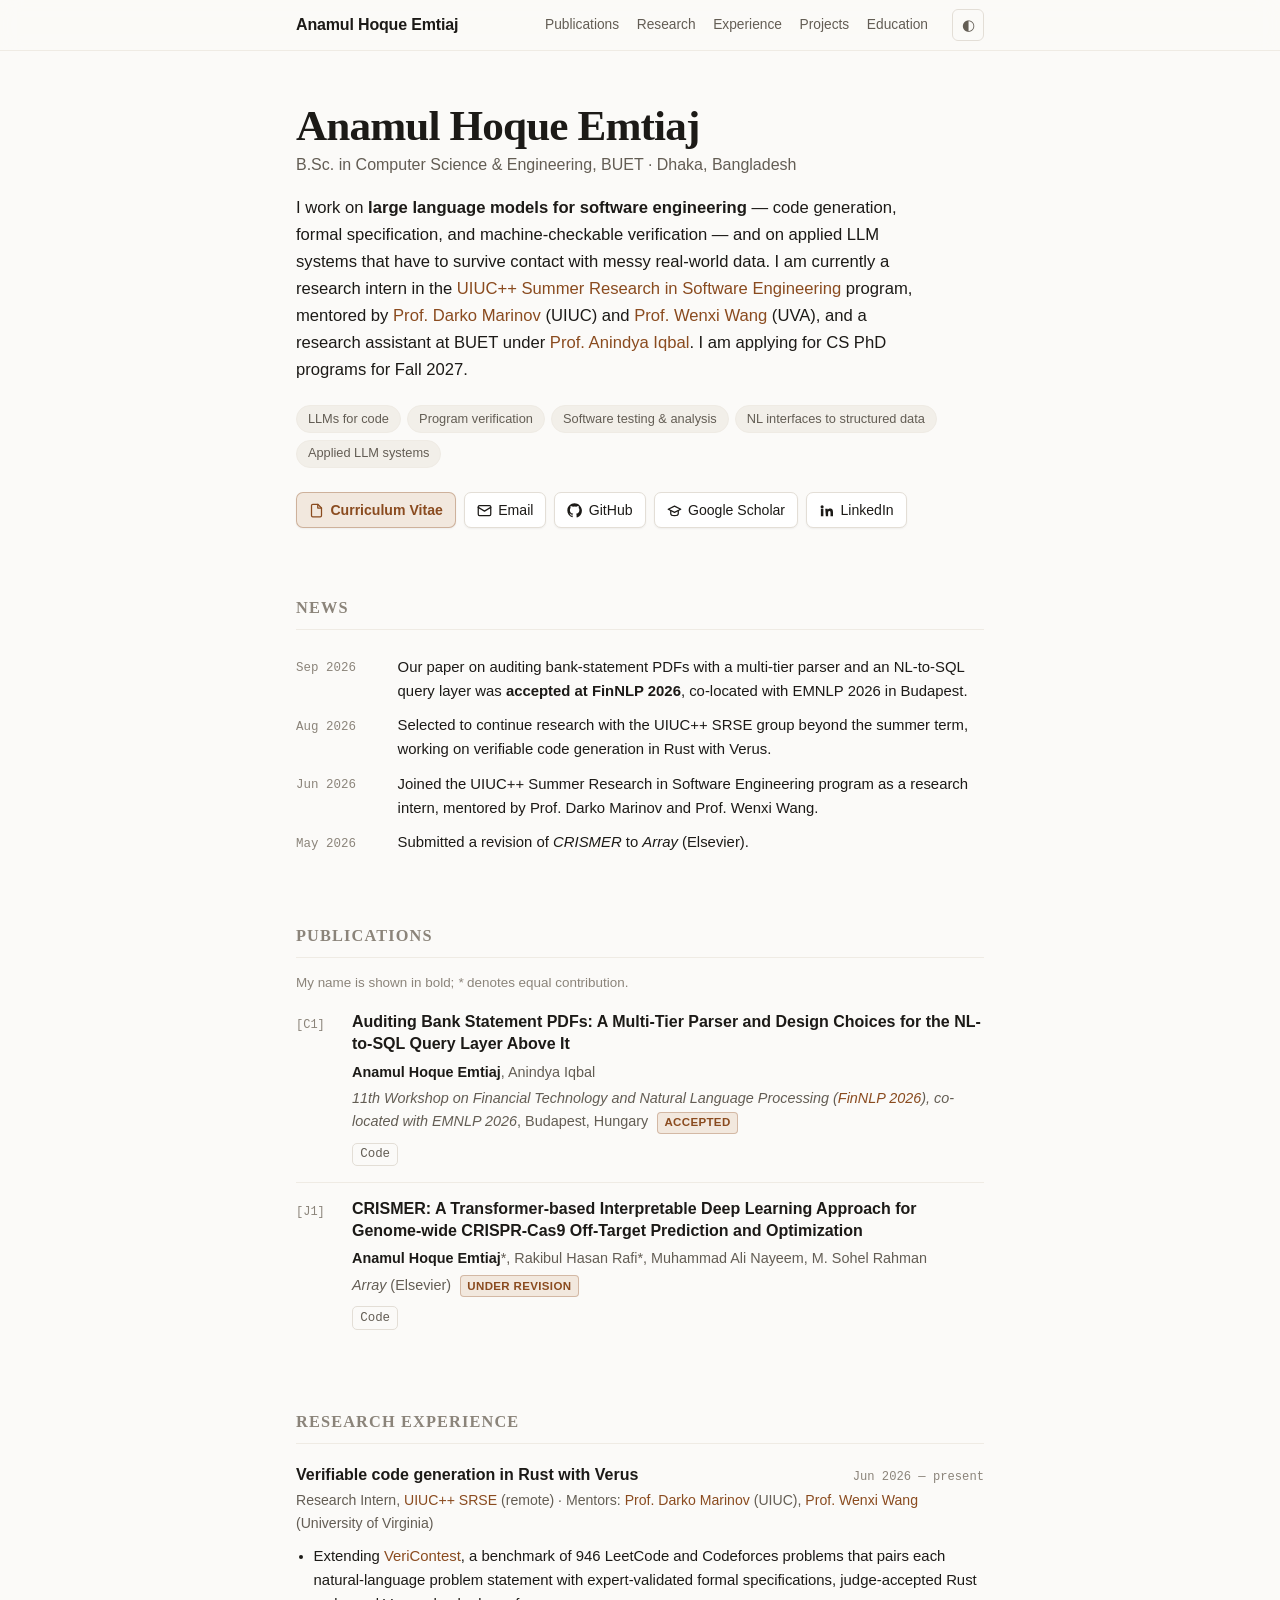
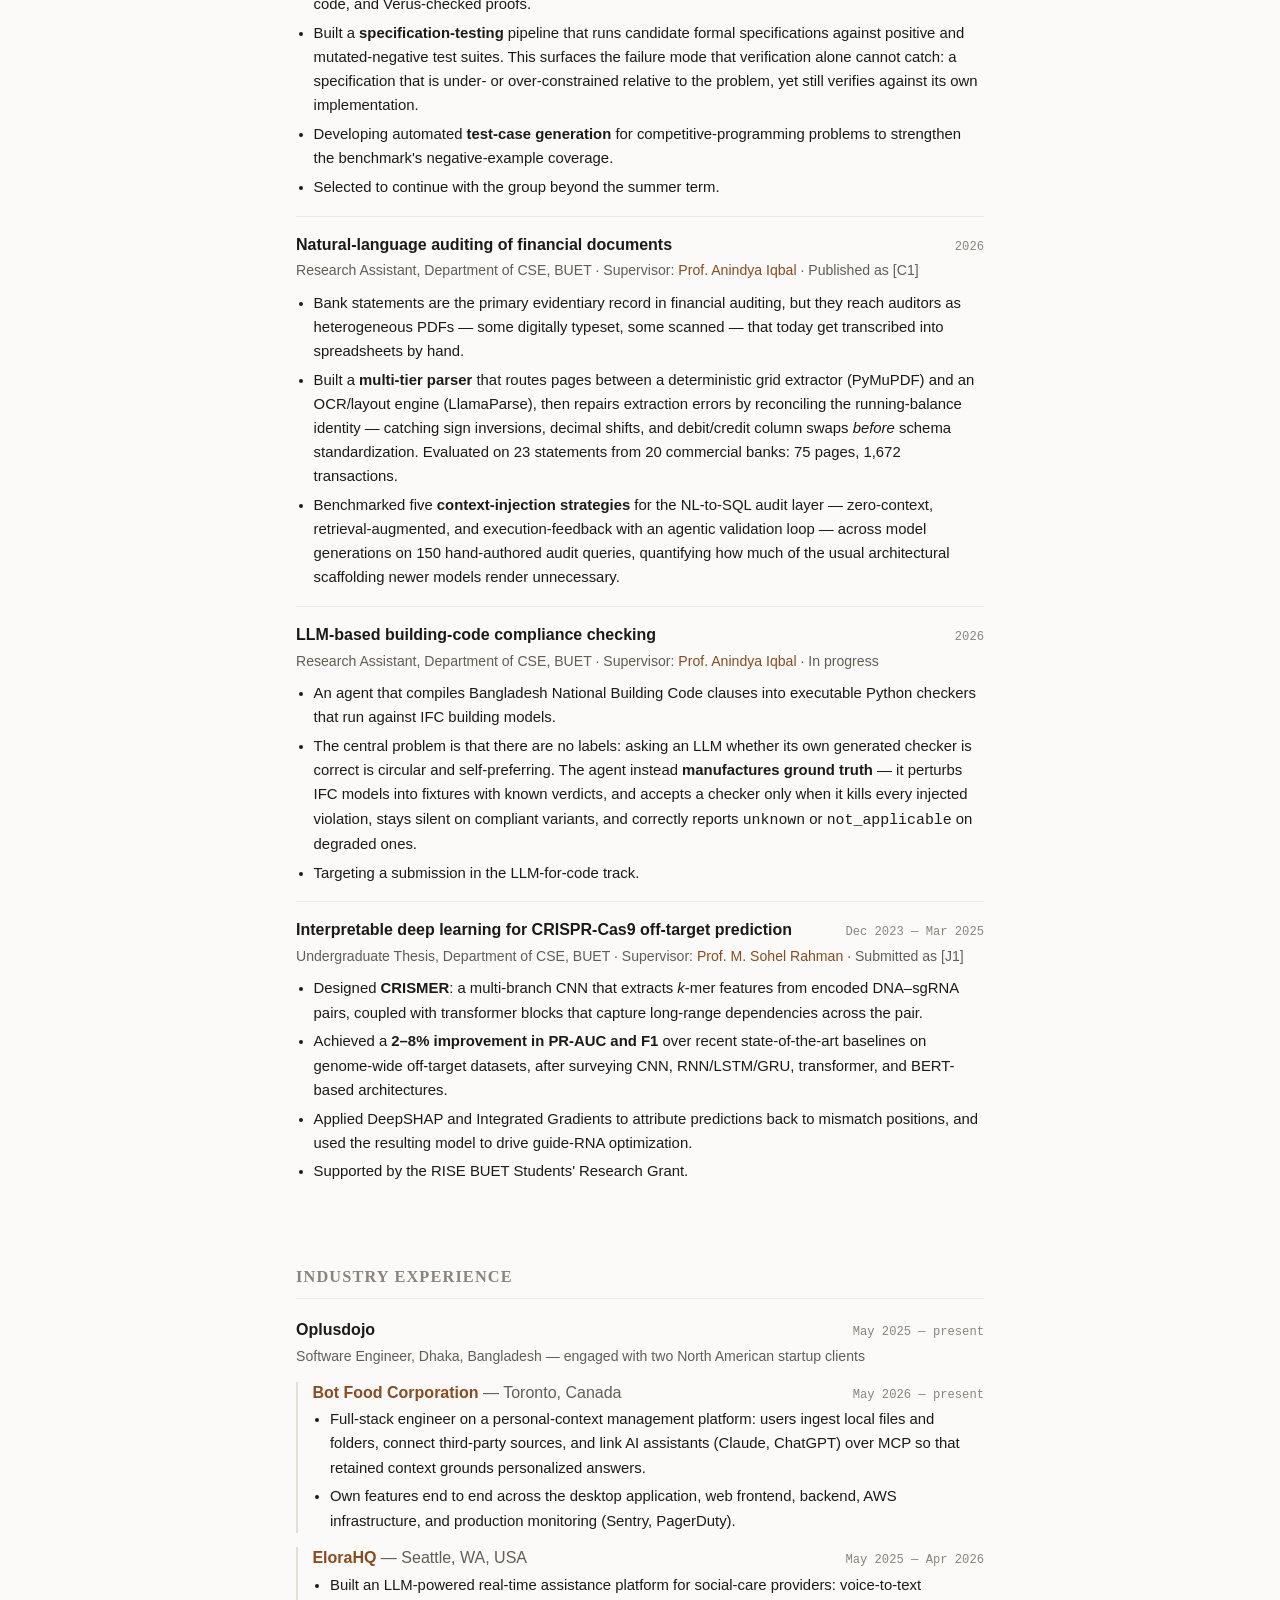
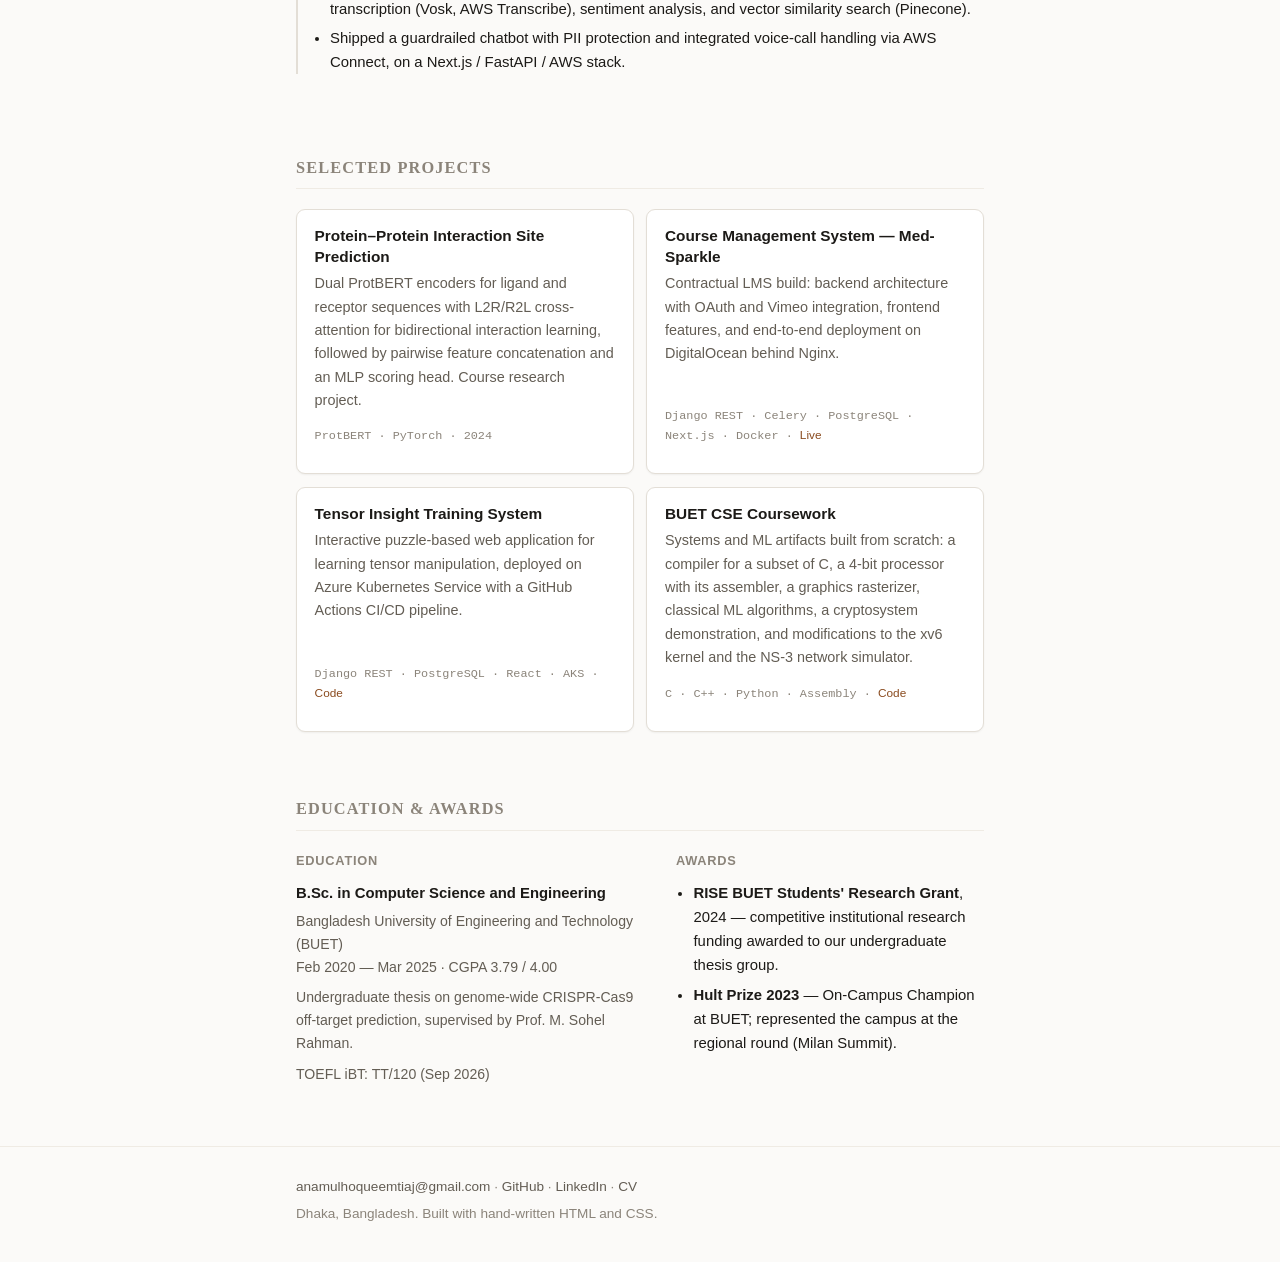
==== index.html @ 1d2e3870 "Academic homepage: publications, research, experience, projects Hand-written HTML/CSS single page, n" ====
<!DOCTYPE html>
<html lang="en">
<head>
<meta charset="utf-8">
<meta name="viewport" content="width=device-width, initial-scale=1">
<title>Anamul Hoque Emtiaj</title>
<meta name="description" content="Anamul Hoque Emtiaj — software engineering research on large language models for code generation, formal specification, and verification. B.Sc. in CSE, BUET.">
<meta name="author" content="Anamul Hoque Emtiaj">
<link rel="canonical" href="https://ahemtiaz.github.io/">

<meta property="og:type" content="website">
<meta property="og:title" content="Anamul Hoque Emtiaj">
<meta property="og:description" content="Software engineering research on large language models for code generation, formal specification, and verification.">
<meta property="og:url" content="https://ahemtiaz.github.io/">
<meta name="twitter:card" content="summary">

<link rel="icon" href="data:image/svg+xml,<svg xmlns='http://www.w3.org/2000/svg' viewBox='0 0 100 100'><rect width='100' height='100' rx='20' fill='%238a4b1f'/><text x='50' y='69' font-size='54' font-family='Georgia,serif' fill='%23fff' text-anchor='middle'>A</text></svg>">
<link rel="stylesheet" href="style.css">

<script>
  // Applied before first paint so the correct theme is never repainted.
  try {
    var t = localStorage.getItem('theme');
    if (t === 'dark' || t === 'light') {
      document.documentElement.setAttribute('data-theme', t);
    }
  } catch (e) { /* private mode / blocked storage: fall back to prefers-color-scheme */ }
</script>
</head>
<body>

<a class="skip" href="#main">Skip to content</a>

<nav class="nav">
  <div class="nav-inner">
    <a class="nav-name" href="#top">Anamul Hoque Emtiaj</a>
    <div class="nav-links">
      <a href="#publications">Publications</a>
      <a href="#research">Research</a>
      <a href="#experience">Experience</a>
      <a href="#projects">Projects</a>
      <a href="#education">Education</a>
    </div>
    <button class="theme-btn" id="theme-btn" type="button"
            aria-label="Switch between light and dark theme" title="Toggle theme">◐</button>
  </div>
</nav>

<main id="main">
<div class="wrap" id="top">

  <!-- ================= HERO ================= -->
  <header class="hero">
    <h1>Anamul Hoque Emtiaj</h1>
    <p class="role">B.Sc. in Computer Science &amp; Engineering, BUET &middot; Dhaka, Bangladesh</p>

    <p class="lede">
      I work on <strong>large language models for software engineering</strong> — code generation,
      formal specification, and machine-checkable verification — and on applied LLM systems that have
      to survive contact with messy real-world data. I am currently a research intern in the
      <a href="https://uiuc-srse.github.io/">UIUC++ Summer Research in Software Engineering</a>
      program, mentored by <a href="https://mir.cs.illinois.edu/marinov/">Prof. Darko Marinov</a>
      (UIUC) and <a href="https://wenxiwang.github.io/">Prof. Wenxi Wang</a> (UVA), and a research
      assistant at BUET under
      <a href="https://cse.buet.ac.bd/faculty/faculty_detail/anindyaiqbal">Prof. Anindya Iqbal</a>.
      I am applying for CS PhD programs for Fall 2027.
    </p>

    <ul class="tags">
      <li>LLMs for code</li>
      <li>Program verification</li>
      <li>Software testing &amp; analysis</li>
      <li>NL interfaces to structured data</li>
      <li>Applied LLM systems</li>
    </ul>

    <div class="links">
      <a class="primary" href="cv.pdf">
        <svg viewBox="0 0 24 24" fill="none" stroke="currentColor" stroke-width="2" stroke-linecap="round" stroke-linejoin="round" aria-hidden="true"><path d="M14 2H6a2 2 0 0 0-2 2v16a2 2 0 0 0 2 2h12a2 2 0 0 0 2-2V8z"/><polyline points="14 2 14 8 20 8"/></svg>
        Curriculum Vitae
      </a>
      <a href="mailto:anamulhoqueemtiaj@gmail.com">
        <svg viewBox="0 0 24 24" fill="none" stroke="currentColor" stroke-width="2" stroke-linecap="round" stroke-linejoin="round" aria-hidden="true"><rect x="2" y="4" width="20" height="16" rx="2"/><path d="m2 7 10 6 10-6"/></svg>
        Email
      </a>
      <a href="https://github.com/ahemtiaz">
        <svg viewBox="0 0 24 24" fill="currentColor" aria-hidden="true"><path d="M12 .5C5.7.5.5 5.7.5 12c0 5 3.3 9.3 7.8 10.8.6.1.8-.2.8-.6v-2c-3.2.7-3.8-1.5-3.8-1.5-.5-1.3-1.3-1.7-1.3-1.7-1-.7.1-.7.1-.7 1.1.1 1.7 1.2 1.7 1.2 1 1.7 2.7 1.2 3.4.9.1-.7.4-1.2.7-1.5-2.6-.3-5.3-1.3-5.3-5.8 0-1.3.5-2.3 1.2-3.1-.1-.3-.5-1.5.1-3.1 0 0 1-.3 3.3 1.2a11.5 11.5 0 0 1 6 0C17.5 4.6 18.5 5 18.5 5c.6 1.6.2 2.8.1 3.1.8.8 1.2 1.8 1.2 3.1 0 4.5-2.7 5.5-5.3 5.8.4.4.8 1.1.8 2.2v3.2c0 .4.2.7.8.6 4.6-1.5 7.8-5.8 7.8-10.8C23.5 5.7 18.3.5 12 .5z"/></svg>
        GitHub
      </a>
      <!-- TODO: replace with your real Google Scholar profile URL -->
      <a href="https://scholar.google.com/citations?user=TODO">
        <svg viewBox="0 0 24 24" fill="none" stroke="currentColor" stroke-width="2" stroke-linecap="round" stroke-linejoin="round" aria-hidden="true"><path d="M22 10 12 5 2 10l10 5z"/><path d="M6 12v5c0 1.7 2.7 3 6 3s6-1.3 6-3v-5"/></svg>
        Google Scholar
      </a>
      <a href="https://www.linkedin.com/in/anamul-hoque-emtiaj-1b944a1a2/">
        <svg viewBox="0 0 24 24" fill="currentColor" aria-hidden="true"><path d="M4.98 3.5a2.5 2.5 0 1 1 0 5 2.5 2.5 0 0 1 0-5zM3 9h4v12H3zM10 9h3.8v1.7h.05c.53-1 1.83-2.05 3.77-2.05 4.03 0 4.78 2.65 4.78 6.1V21h-4v-5.3c0-1.27-.02-2.9-1.77-2.9-1.77 0-2.04 1.38-2.04 2.81V21h-3.6z"/></svg>
        LinkedIn
      </a>
    </div>
  </header>

  <!-- ================= NEWS ================= -->
  <section id="news" aria-labelledby="news-h">
    <h2 id="news-h">News</h2>
    <ul class="news">
      <li>
        <time datetime="2026-09">Sep 2026</time>
        <span>Our paper on auditing bank-statement PDFs with a multi-tier parser and an NL-to-SQL
        query layer was <strong>accepted at FinNLP 2026</strong>, co-located with EMNLP 2026 in
        Budapest.</span>
      </li>
      <li>
        <time datetime="2026-08">Aug 2026</time>
        <span>Selected to continue research with the UIUC++ SRSE group beyond the summer term,
        working on verifiable code generation in Rust with Verus.</span>
      </li>
      <li>
        <time datetime="2026-06">Jun 2026</time>
        <span>Joined the UIUC++ Summer Research in Software Engineering program as a research
        intern, mentored by Prof. Darko Marinov and Prof. Wenxi Wang.</span>
      </li>
      <li>
        <time datetime="2026-05">May 2026</time>
        <span>Submitted a revision of <em>CRISMER</em> to <em>Array</em> (Elsevier).</span>
      </li>
    </ul>
  </section>

  <!-- ================= PUBLICATIONS ================= -->
  <section id="publications" aria-labelledby="pub-h">
    <h2 id="pub-h">Publications</h2>
    <p class="pub-note">My name is shown in bold; <em>*</em> denotes equal contribution.</p>

    <article class="pub">
      <div class="pub-tag">[C1]</div>
      <div>
        <h3>Auditing Bank Statement PDFs: A Multi-Tier Parser and Design Choices for the
            NL-to-SQL Query Layer Above It</h3>
        <p class="authors"><span class="me">Anamul Hoque Emtiaj</span>, Anindya Iqbal</p>
        <p class="venue">
          <em>11th Workshop on Financial Technology and Natural Language Processing
          (<a href="https://sigfintech.github.io/finnlp2026/">FinNLP 2026</a>), co-located with
          EMNLP 2026</em>, Budapest, Hungary
          <span class="badge">Accepted</span>
        </p>
        <div class="pub-links">
          <a href="https://github.com/ahemtiaz/auditing-bank-statement-pdfs">Code</a>
        </div>
      </div>
    </article>

    <article class="pub">
      <div class="pub-tag">[J1]</div>
      <div>
        <h3>CRISMER: A Transformer-based Interpretable Deep Learning Approach for Genome-wide
            CRISPR-Cas9 Off-Target Prediction and Optimization</h3>
        <p class="authors"><span class="me">Anamul Hoque Emtiaj</span>*, Rakibul Hasan Rafi*,
          Muhammad Ali Nayeem, M. Sohel Rahman</p>
        <p class="venue">
          <em>Array</em> (Elsevier)
          <span class="badge">Under revision</span>
        </p>
        <div class="pub-links">
          <a href="https://github.com/ahemtiaz/CRISMER">Code</a>
        </div>
      </div>
    </article>
  </section>

  <!-- ================= RESEARCH ================= -->
  <section id="research" aria-labelledby="res-h">
    <h2 id="res-h">Research Experience</h2>

    <article class="entry">
      <div class="entry-head">
        <h3>Verifiable code generation in Rust with Verus</h3>
        <span class="when">Jun 2026 — present</span>
      </div>
      <p class="meta">
        Research Intern, <a href="https://uiuc-srse.github.io/">UIUC++ SRSE</a> (remote) &middot;
        Mentors: <a href="https://mir.cs.illinois.edu/marinov/">Prof. Darko Marinov</a> (UIUC),
        <a href="https://wenxiwang.github.io/">Prof. Wenxi Wang</a> (University of Virginia)
      </p>
      <ul>
        <li>Extending <a href="https://hiprel-group.github.io/VeriContest/">VeriContest</a>, a
          benchmark of 946 LeetCode and Codeforces problems that pairs each natural-language problem
          statement with expert-validated formal specifications, judge-accepted Rust code, and
          Verus-checked proofs.</li>
        <li>Built a <strong>specification-testing</strong> pipeline that runs candidate formal
          specifications against positive and mutated-negative test suites. This surfaces the failure
          mode that verification alone cannot catch: a specification that is under- or
          over-constrained relative to the problem, yet still verifies against its own
          implementation.</li>
        <li>Developing automated <strong>test-case generation</strong> for competitive-programming
          problems to strengthen the benchmark's negative-example coverage.</li>
        <li>Selected to continue with the group beyond the summer term.</li>
      </ul>
    </article>

    <article class="entry">
      <div class="entry-head">
        <h3>Natural-language auditing of financial documents</h3>
        <span class="when">2026</span>
      </div>
      <p class="meta">
        Research Assistant, Department of CSE, BUET &middot; Supervisor:
        <a href="https://cse.buet.ac.bd/faculty/faculty_detail/anindyaiqbal">Prof. Anindya Iqbal</a>
        &middot; Published as [C1]
      </p>
      <ul>
        <li>Bank statements are the primary evidentiary record in financial auditing, but they reach
          auditors as heterogeneous PDFs — some digitally typeset, some scanned — that today get
          transcribed into spreadsheets by hand.</li>
        <li>Built a <strong>multi-tier parser</strong> that routes pages between a deterministic grid
          extractor (PyMuPDF) and an OCR/layout engine (LlamaParse), then repairs extraction errors by
          reconciling the running-balance identity — catching sign inversions, decimal shifts, and
          debit/credit column swaps <em>before</em> schema standardization. Evaluated on 23 statements
          from 20 commercial banks: 75 pages, 1,672 transactions.</li>
        <li>Benchmarked five <strong>context-injection strategies</strong> for the NL-to-SQL audit
          layer — zero-context, retrieval-augmented, and execution-feedback with an agentic validation
          loop — across model generations on 150 hand-authored audit queries, quantifying how much
          of the usual architectural scaffolding newer models render unnecessary.</li>
      </ul>
    </article>

    <article class="entry">
      <div class="entry-head">
        <h3>LLM-based building-code compliance checking</h3>
        <span class="when">2026</span>
      </div>
      <p class="meta">
        Research Assistant, Department of CSE, BUET &middot; Supervisor:
        <a href="https://cse.buet.ac.bd/faculty/faculty_detail/anindyaiqbal">Prof. Anindya Iqbal</a>
        &middot; In progress
      </p>
      <ul>
        <li>An agent that compiles Bangladesh National Building Code clauses into executable Python
          checkers that run against IFC building models.</li>
        <li>The central problem is that there are no labels: asking an LLM whether its own generated
          checker is correct is circular and self-preferring. The agent instead
          <strong>manufactures ground truth</strong> — it perturbs IFC models into fixtures with known
          verdicts, and accepts a checker only when it kills every injected violation, stays silent on
          compliant variants, and correctly reports <code>unknown</code> or
          <code>not_applicable</code> on degraded ones.</li>
        <li>Targeting a submission in the LLM-for-code track.</li>
      </ul>
    </article>

    <article class="entry">
      <div class="entry-head">
        <h3>Interpretable deep learning for CRISPR-Cas9 off-target prediction</h3>
        <span class="when">Dec 2023 — Mar 2025</span>
      </div>
      <p class="meta">
        Undergraduate Thesis, Department of CSE, BUET &middot; Supervisor:
        <a href="https://cse.buet.ac.bd/faculty/faculty_detail/msrahman">Prof. M. Sohel Rahman</a>
        &middot; Submitted as [J1]
      </p>
      <ul>
        <li>Designed <strong>CRISMER</strong>: a multi-branch CNN that extracts <em>k</em>-mer features
          from encoded DNA–sgRNA pairs, coupled with transformer blocks that capture long-range
          dependencies across the pair.</li>
        <li>Achieved a <strong>2–8% improvement in PR-AUC and F1</strong> over recent state-of-the-art
          baselines on genome-wide off-target datasets, after surveying CNN, RNN/LSTM/GRU, transformer,
          and BERT-based architectures.</li>
        <li>Applied DeepSHAP and Integrated Gradients to attribute predictions back to mismatch
          positions, and used the resulting model to drive guide-RNA optimization.</li>
        <li>Supported by the RISE BUET Students' Research Grant.</li>
      </ul>
    </article>
  </section>

  <!-- ================= EXPERIENCE ================= -->
  <section id="experience" aria-labelledby="exp-h">
    <h2 id="exp-h">Industry Experience</h2>

    <article class="entry">
      <div class="entry-head">
        <h3>Oplusdojo</h3>
        <span class="when">May 2025 — present</span>
      </div>
      <p class="meta">Software Engineer, Dhaka, Bangladesh — engaged with two North American startup
        clients</p>

      <div class="sub">
        <div class="entry-head">
          <h3><a href="https://www.linkedin.com/company/bot-food/home/">Bot Food Corporation</a>
            <span style="font-weight:400;color:var(--text-muted)">— Toronto, Canada</span></h3>
          <span class="when">May 2026 — present</span>
        </div>
        <ul>
          <li>Full-stack engineer on a personal-context management platform: users ingest local files
            and folders, connect third-party sources, and link AI assistants (Claude, ChatGPT) over
            MCP so that retained context grounds personalized answers.</li>
          <li>Own features end to end across the desktop application, web frontend, backend, AWS
            infrastructure, and production monitoring (Sentry, PagerDuty).</li>
        </ul>
      </div>

      <div class="sub">
        <div class="entry-head">
          <h3><a href="https://www.linkedin.com/company/elorahq/home/">EloraHQ</a>
            <span style="font-weight:400;color:var(--text-muted)">— Seattle, WA, USA</span></h3>
          <span class="when">May 2025 — Apr 2026</span>
        </div>
        <ul>
          <li>Built an LLM-powered real-time assistance platform for social-care providers:
            voice-to-text transcription (Vosk, AWS Transcribe), sentiment analysis, and vector
            similarity search (Pinecone).</li>
          <li>Shipped a guardrailed chatbot with PII protection and integrated voice-call handling via
            AWS Connect, on a Next.js / FastAPI / AWS stack.</li>
        </ul>
      </div>
    </article>
  </section>

  <!-- ================= PROJECTS ================= -->
  <section id="projects" aria-labelledby="proj-h">
    <h2 id="proj-h">Selected Projects</h2>
    <div class="projects">

      <article class="card">
        <h3>Protein–Protein Interaction Site Prediction</h3>
        <p>Dual ProtBERT encoders for ligand and receptor sequences with L2R/R2L cross-attention for
          bidirectional interaction learning, followed by pairwise feature concatenation and an MLP
          scoring head. Course research project.</p>
        <p class="stack">ProtBERT · PyTorch · 2024</p>
      </article>

      <article class="card">
        <h3>Course Management System — Med-Sparkle</h3>
        <p>Contractual LMS build: backend architecture with OAuth and Vimeo integration, frontend
          features, and end-to-end deployment on DigitalOcean behind Nginx.</p>
        <p class="stack">Django REST · Celery · PostgreSQL · Next.js · Docker &middot;
          <a href="https://medsparkle-drhalim.com/">Live</a></p>
      </article>

      <article class="card">
        <h3>Tensor Insight Training System</h3>
        <p>Interactive puzzle-based web application for learning tensor manipulation, deployed on
          Azure Kubernetes Service with a GitHub Actions CI/CD pipeline.</p>
        <p class="stack">Django REST · PostgreSQL · React · AKS &middot;
          <a href="https://github.com/ahemtiaz/TensorITS-backend">Code</a></p>
      </article>

      <article class="card">
        <h3>BUET CSE Coursework</h3>
        <p>Systems and ML artifacts built from scratch: a compiler for a subset of C, a 4-bit
          processor with its assembler, a graphics rasterizer, classical ML algorithms, a cryptosystem
          demonstration, and modifications to the xv6 kernel and the NS-3 network simulator.</p>
        <p class="stack">C · C++ · Python · Assembly &middot;
          <a href="https://github.com/ahemtiaz/BUET-CSE-Coursework">Code</a></p>
      </article>

    </div>
  </section>

  <!-- ================= EDUCATION & AWARDS ================= -->
  <section id="education" aria-labelledby="edu-h">
    <h2 id="edu-h">Education &amp; Awards</h2>
    <div class="facts">
      <div>
        <h3>Education</h3>
        <p><strong>B.Sc. in Computer Science and Engineering</strong></p>
        <p class="dim">Bangladesh University of Engineering and Technology (BUET)<br>
          Feb 2020 — Mar 2025 &middot; CGPA 3.79 / 4.00</p>
        <p class="dim" style="margin-top:.5rem">
          Undergraduate thesis on genome-wide CRISPR-Cas9 off-target prediction, supervised by
          Prof. M. Sohel Rahman.
        </p>
        <!-- TODO: fill in your actual TOEFL scores -->
        <p class="dim" style="margin-top:.5rem">TOEFL iBT: TT/120 (Sep 2026)</p>
      </div>
      <div>
        <h3>Awards</h3>
        <ul>
          <li><strong>RISE BUET Students' Research Grant</strong>, 2024 — competitive institutional
            research funding awarded to our undergraduate thesis group.</li>
          <li><strong>Hult Prize 2023</strong> — On-Campus Champion at BUET; represented the campus at
            the regional round (Milan Summit).</li>
        </ul>
      </div>
    </div>
  </section>

</div>
</main>

<footer>
  <div class="wrap">
    <p>
      <a href="mailto:anamulhoqueemtiaj@gmail.com">anamulhoqueemtiaj@gmail.com</a> &middot;
      <a href="https://github.com/ahemtiaz">GitHub</a> &middot;
      <a href="https://www.linkedin.com/in/anamul-hoque-emtiaj-1b944a1a2/">LinkedIn</a> &middot;
      <a href="cv.pdf">CV</a>
    </p>
    <p>Dhaka, Bangladesh. Built with hand-written HTML and CSS.</p>
  </div>
</footer>

<script>
  (function () {
    var root = document.documentElement;
    var btn = document.getElementById('theme-btn');

    function currentlyDark() {
      var set = root.getAttribute('data-theme');
      if (set) return set === 'dark';
      return window.matchMedia('(prefers-color-scheme: dark)').matches;
    }

    btn.addEventListener('click', function () {
      var next = currentlyDark() ? 'light' : 'dark';
      root.setAttribute('data-theme', next);
      try { localStorage.setItem('theme', next); } catch (e) { /* storage blocked */ }
    });
  })();
</script>

</body>
</html>
---- style.css ----
/* ---------------------------------------------------------------------------
   Anamul Hoque Emtiaj — academic homepage
   Hand-written CSS, no framework, no build step.
   --------------------------------------------------------------------------- */

/* ---- tokens: light is the base definition ---- */
:root {
  --bg:          #fbfaf8;
  --bg-raised:   #ffffff;
  --border:      #e3ded6;
  --border-soft: #efebe4;
  --text:        #1c1a17;
  --text-muted:  #635d54;
  --text-faint:  #8b847a;
  --accent:      #8a4b1f;
  --accent-soft: #f2e8de;
  --tag-bg:      #f2efe9;
  --shadow:      0 1px 2px rgba(28, 26, 23, .05);

  --font: -apple-system, BlinkMacSystemFont, "Segoe UI", Inter, Roboto,
          "Helvetica Neue", Arial, sans-serif;
  --font-serif: "Iowan Old Style", "Palatino Linotype", Palatino, Georgia, serif;
  --mono: ui-monospace, SFMono-Regular, "SF Mono", Menlo, Consolas, monospace;

  --measure: 46rem;
  color-scheme: light;
}

/* ---- dark, when the viewer's OS asks for it ---- */
@media (prefers-color-scheme: dark) {
  :root:not([data-theme="light"]) {
    --bg:          #161513;
    --bg-raised:   #1e1c1a;
    --border:      #322f2b;
    --border-soft: #262421;
    --text:        #ece8e1;
    --text-muted:  #a8a29a;
    --text-faint:  #7d766d;
    --accent:      #e0a06a;
    --accent-soft: #2c231b;
    --tag-bg:      #262421;
    --shadow:      none;
    color-scheme: dark;
  }
}

/* ---- dark, when the viewer clicks the toggle ---- */
:root[data-theme="dark"] {
  --bg:          #161513;
  --bg-raised:   #1e1c1a;
  --border:      #322f2b;
  --border-soft: #262421;
  --text:        #ece8e1;
  --text-muted:  #a8a29a;
  --text-faint:  #7d766d;
  --accent:      #e0a06a;
  --accent-soft: #2c231b;
  --tag-bg:      #262421;
  --shadow:      none;
  color-scheme: dark;
}

/* ---- reset ---- */
*, *::before, *::after { box-sizing: border-box; }

html { -webkit-text-size-adjust: 100%; scroll-behavior: smooth; }

body {
  margin: 0;
  background: var(--bg);
  color: var(--text);
  font-family: var(--font);
  font-size: 16px;
  line-height: 1.62;
  -webkit-font-smoothing: antialiased;
  text-rendering: optimizeLegibility;
}

@media (prefers-reduced-motion: reduce) {
  html { scroll-behavior: auto; }
  * { transition: none !important; }
}

img { max-width: 100%; height: auto; }

a {
  color: var(--accent);
  text-decoration: none;
  border-bottom: 1px solid transparent;
  transition: border-color .12s ease;
}
a:hover { border-bottom-color: var(--accent); }
a:focus-visible {
  outline: 2px solid var(--accent);
  outline-offset: 2px;
  border-radius: 2px;
}

/* ---------------------------------------------------------------------------
   layout
   --------------------------------------------------------------------------- */

.wrap {
  max-width: var(--measure);
  margin: 0 auto;
  padding: 0 1.5rem;
}

/* skip link for keyboard users */
.skip {
  position: absolute;
  left: -9999px;
}
.skip:focus {
  left: 1rem; top: 1rem;
  z-index: 100;
  background: var(--bg-raised);
  border: 1px solid var(--accent);
  padding: .5rem .8rem;
  border-radius: 6px;
}

/* ---- sticky nav ---- */
.nav {
  position: sticky;
  top: 0;
  z-index: 50;
  background: color-mix(in srgb, var(--bg) 88%, transparent);
  backdrop-filter: saturate(160%) blur(10px);
  border-bottom: 1px solid var(--border-soft);
}
@supports not (backdrop-filter: blur(1px)) {
  .nav { background: var(--bg); }
}

.nav-inner {
  max-width: var(--measure);
  margin: 0 auto;
  padding: .55rem 1.5rem;
  display: flex;
  align-items: center;
  gap: 1rem;
}

.nav-name {
  font-weight: 650;
  letter-spacing: -.01em;
  white-space: nowrap;
  color: var(--text);
  border: 0;
}
.nav-name:hover { border: 0; color: var(--accent); }

.nav-links {
  display: flex;
  gap: .1rem;
  margin-left: auto;
  overflow-x: auto;
  scrollbar-width: none;
}
.nav-links::-webkit-scrollbar { display: none; }

.nav-links a {
  font-size: .86rem;
  color: var(--text-muted);
  padding: .25rem .5rem;
  border-radius: 5px;
  border: 0;
  white-space: nowrap;
}
.nav-links a:hover { color: var(--text); background: var(--tag-bg); border: 0; }

/* On narrow screens the section links do not fit; the page is short enough to
   scroll, so drop them rather than leaving a half-clipped row. */
@media (max-width: 34rem) {
  .nav-links { display: none; }
}

.theme-btn {
  flex: 0 0 auto;
  background: transparent;
  border: 1px solid var(--border);
  color: var(--text-muted);
  width: 2rem; height: 2rem;
  border-radius: 6px;
  cursor: pointer;
  display: grid;
  place-items: center;
  font-size: .95rem;
  line-height: 1;
  padding: 0;
}
.theme-btn:hover { color: var(--text); border-color: var(--text-faint); }

/* ---------------------------------------------------------------------------
   hero
   --------------------------------------------------------------------------- */

.hero { padding: 3.2rem 0 2.2rem; }

.hero h1 {
  font-family: var(--font-serif);
  font-size: clamp(2rem, 6vw, 2.7rem);
  font-weight: 600;
  letter-spacing: -.02em;
  line-height: 1.12;
  margin: 0 0 .1rem;
}

.hero .role {
  color: var(--text-muted);
  font-size: 1rem;
  margin: 0 0 1.1rem;
}

.hero p.lede {
  font-size: 1.04rem;
  margin: 0 0 1.3rem;
  max-width: 40rem;
}

/* interest tags */
.tags {
  list-style: none;
  display: flex;
  flex-wrap: wrap;
  gap: .4rem;
  padding: 0;
  margin: 0 0 1.5rem;
}
.tags li {
  font-size: .8rem;
  color: var(--text-muted);
  background: var(--tag-bg);
  border: 1px solid var(--border-soft);
  border-radius: 999px;
  padding: .18rem .68rem;
}

/* link row */
.links {
  display: flex;
  flex-wrap: wrap;
  gap: .5rem;
}
.links a {
  display: inline-flex;
  align-items: center;
  gap: .4rem;
  font-size: .88rem;
  color: var(--text);
  background: var(--bg-raised);
  border: 1px solid var(--border);
  border-radius: 7px;
  padding: .35rem .75rem;
  box-shadow: var(--shadow);
}
.links a:hover { border-color: var(--accent); color: var(--accent); }
.links a.primary {
  background: var(--accent-soft);
  border-color: color-mix(in srgb, var(--accent) 35%, transparent);
  color: var(--accent);
  font-weight: 550;
}
.links svg { width: 15px; height: 15px; flex: 0 0 auto; }

/* ---------------------------------------------------------------------------
   sections
   --------------------------------------------------------------------------- */

section { padding: 2rem 0; scroll-margin-top: 3.6rem; }

section > h2 {
  font-family: var(--font-serif);
  font-size: 1.02rem;
  font-weight: 600;
  letter-spacing: .07em;
  text-transform: uppercase;
  color: var(--text-faint);
  margin: 0 0 1.25rem;
  padding-bottom: .45rem;
  border-bottom: 1px solid var(--border-soft);
}

/* ---- news ---- */
.news { list-style: none; padding: 0; margin: 0; }
.news li {
  display: grid;
  grid-template-columns: 5.6rem 1fr;
  gap: .75rem;
  padding: .32rem 0;
  font-size: .93rem;
}
.news time {
  color: var(--text-faint);
  font-family: var(--mono);
  font-size: .78rem;
  padding-top: .22rem;
  white-space: nowrap;
}
@media (max-width: 30rem) {
  .news li { grid-template-columns: 1fr; gap: 0; }
  .news time { padding-top: 0; }
}

/* ---- publications ---- */
.pub-note {
  font-size: .84rem;
  color: var(--text-faint);
  margin: -.4rem 0 1.1rem;
}

.pub {
  display: grid;
  grid-template-columns: 2.6rem 1fr;
  gap: .9rem;
  padding: .95rem 0;
  border-top: 1px solid var(--border-soft);
}
.pub:first-of-type { border-top: 0; padding-top: 0; }

.pub-tag {
  font-family: var(--mono);
  font-size: .75rem;
  color: var(--text-faint);
  padding-top: .3rem;
}

.pub h3 {
  font-size: 1rem;
  font-weight: 600;
  line-height: 1.4;
  margin: 0 0 .3rem;
}
.pub .authors { font-size: .9rem; color: var(--text-muted); margin: 0 0 .2rem; }
.pub .authors .me { color: var(--text); font-weight: 600; }
.pub .venue { font-size: .9rem; color: var(--text-muted); margin: 0 0 .55rem; }
.pub .venue em { font-style: italic; }

.badge {
  display: inline-block;
  font-size: .72rem;
  font-weight: 600;
  letter-spacing: .03em;
  text-transform: uppercase;
  border-radius: 4px;
  padding: .05rem .4rem;
  margin-left: .3rem;
  background: var(--accent-soft);
  color: var(--accent);
  border: 1px solid color-mix(in srgb, var(--accent) 30%, transparent);
  white-space: nowrap;
}

.pub-links { display: flex; flex-wrap: wrap; gap: .4rem; }
.pub-links a {
  font-size: .78rem;
  font-family: var(--mono);
  color: var(--text-muted);
  border: 1px solid var(--border);
  border-radius: 5px;
  padding: .05rem .45rem;
}
.pub-links a:hover { color: var(--accent); border-color: var(--accent); }

@media (max-width: 30rem) {
  .pub { grid-template-columns: 1fr; gap: .35rem; }
  .pub-tag { padding-top: 0; }
}

/* ---- entries (research / experience) ---- */
.entry {
  padding: 1.05rem 0;
  border-top: 1px solid var(--border-soft);
}
.entry:first-of-type { border-top: 0; padding-top: 0; }

.entry-head {
  display: flex;
  flex-wrap: wrap;
  align-items: baseline;
  gap: .3rem .8rem;
  margin-bottom: .12rem;
}
.entry-head h3 {
  font-size: 1rem;
  font-weight: 600;
  margin: 0;
  line-height: 1.35;
}
.entry-head .when {
  font-family: var(--mono);
  font-size: .76rem;
  color: var(--text-faint);
  margin-left: auto;
  white-space: nowrap;
}
.entry .meta {
  font-size: .88rem;
  color: var(--text-muted);
  margin: 0 0 .55rem;
}

.entry ul { margin: 0; padding-left: 1.1rem; }
.entry ul li { margin-bottom: .3rem; font-size: .93rem; }
.entry ul li:last-child { margin-bottom: 0; }

/* nested sub-entry (client engagements under one employer) */
.sub {
  margin-top: .9rem;
  padding-left: .9rem;
  border-left: 2px solid var(--border);
}
.sub:first-of-type { margin-top: .5rem; }

/* ---- projects ---- */
.projects { display: grid; gap: .8rem; }
@media (min-width: 44rem) {
  .projects { grid-template-columns: 1fr 1fr; }
}

.card {
  background: var(--bg-raised);
  border: 1px solid var(--border);
  border-radius: 9px;
  padding: 1rem 1.1rem;
  box-shadow: var(--shadow);
  display: flex;
  flex-direction: column;
}
.card h3 { font-size: .96rem; font-weight: 600; margin: 0 0 .3rem; line-height: 1.35; }
.card p { font-size: .9rem; color: var(--text-muted); margin: 0 0 .7rem; }
.card .stack {
  font-family: var(--mono);
  font-size: .74rem;
  color: var(--text-faint);
  margin-top: auto;
  padding-top: .2rem;
}
.card .stack a { font-family: var(--font); }

/* ---- two-column facts (education / awards) ---- */
.facts { display: grid; gap: 1.6rem; }
@media (min-width: 44rem) {
  .facts { grid-template-columns: 1.15fr 1fr; }
}
.facts h3 {
  font-size: .8rem;
  font-weight: 600;
  letter-spacing: .06em;
  text-transform: uppercase;
  color: var(--text-faint);
  margin: 0 0 .6rem;
}
.facts p { margin: 0 0 .3rem; font-size: .93rem; }
.facts .dim { color: var(--text-muted); font-size: .88rem; }
.facts ul { margin: 0; padding-left: 1.1rem; font-size: .93rem; }
.facts ul li { margin-bottom: .35rem; }

/* ---- footer ---- */
footer {
  border-top: 1px solid var(--border-soft);
  margin-top: 1.5rem;
  padding: 1.8rem 0 2.6rem;
  font-size: .85rem;
  color: var(--text-faint);
}
footer p { margin: 0 0 .3rem; }
footer a { color: var(--text-muted); }
footer a:hover { color: var(--accent); }
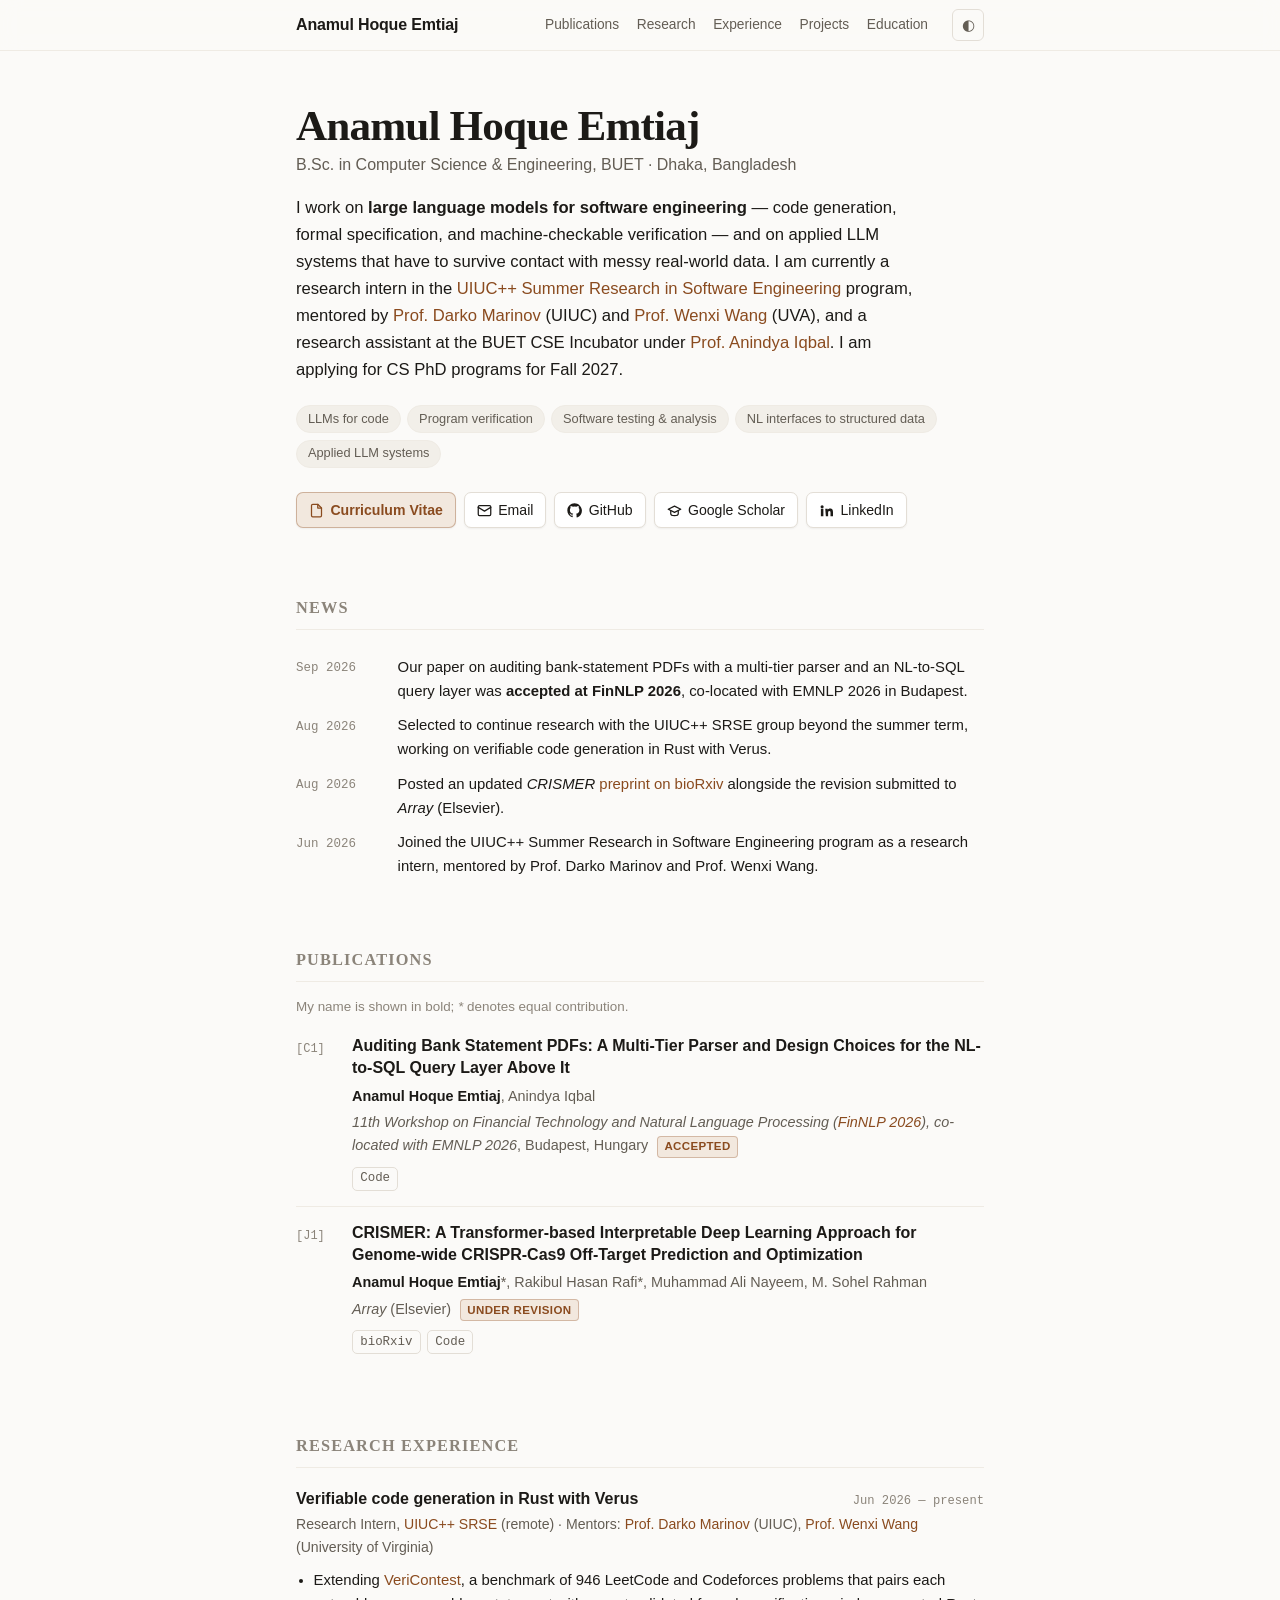
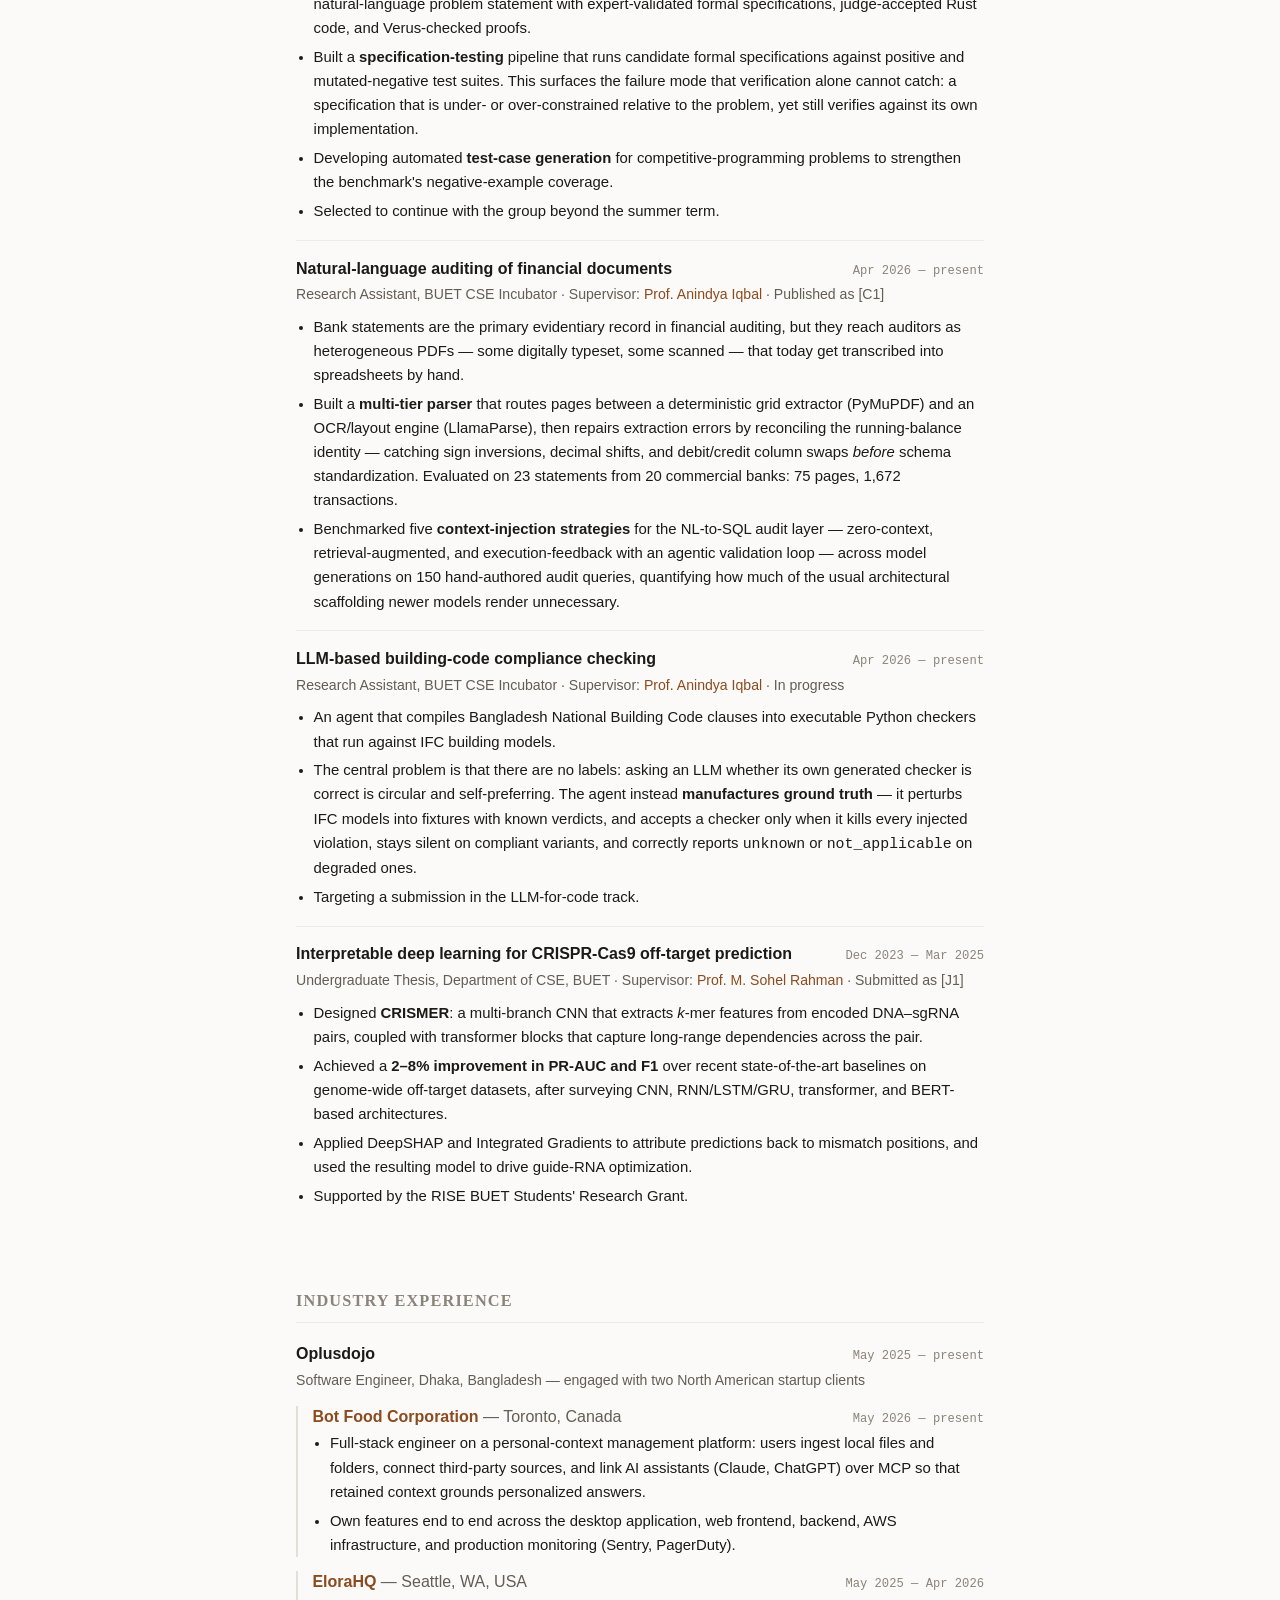
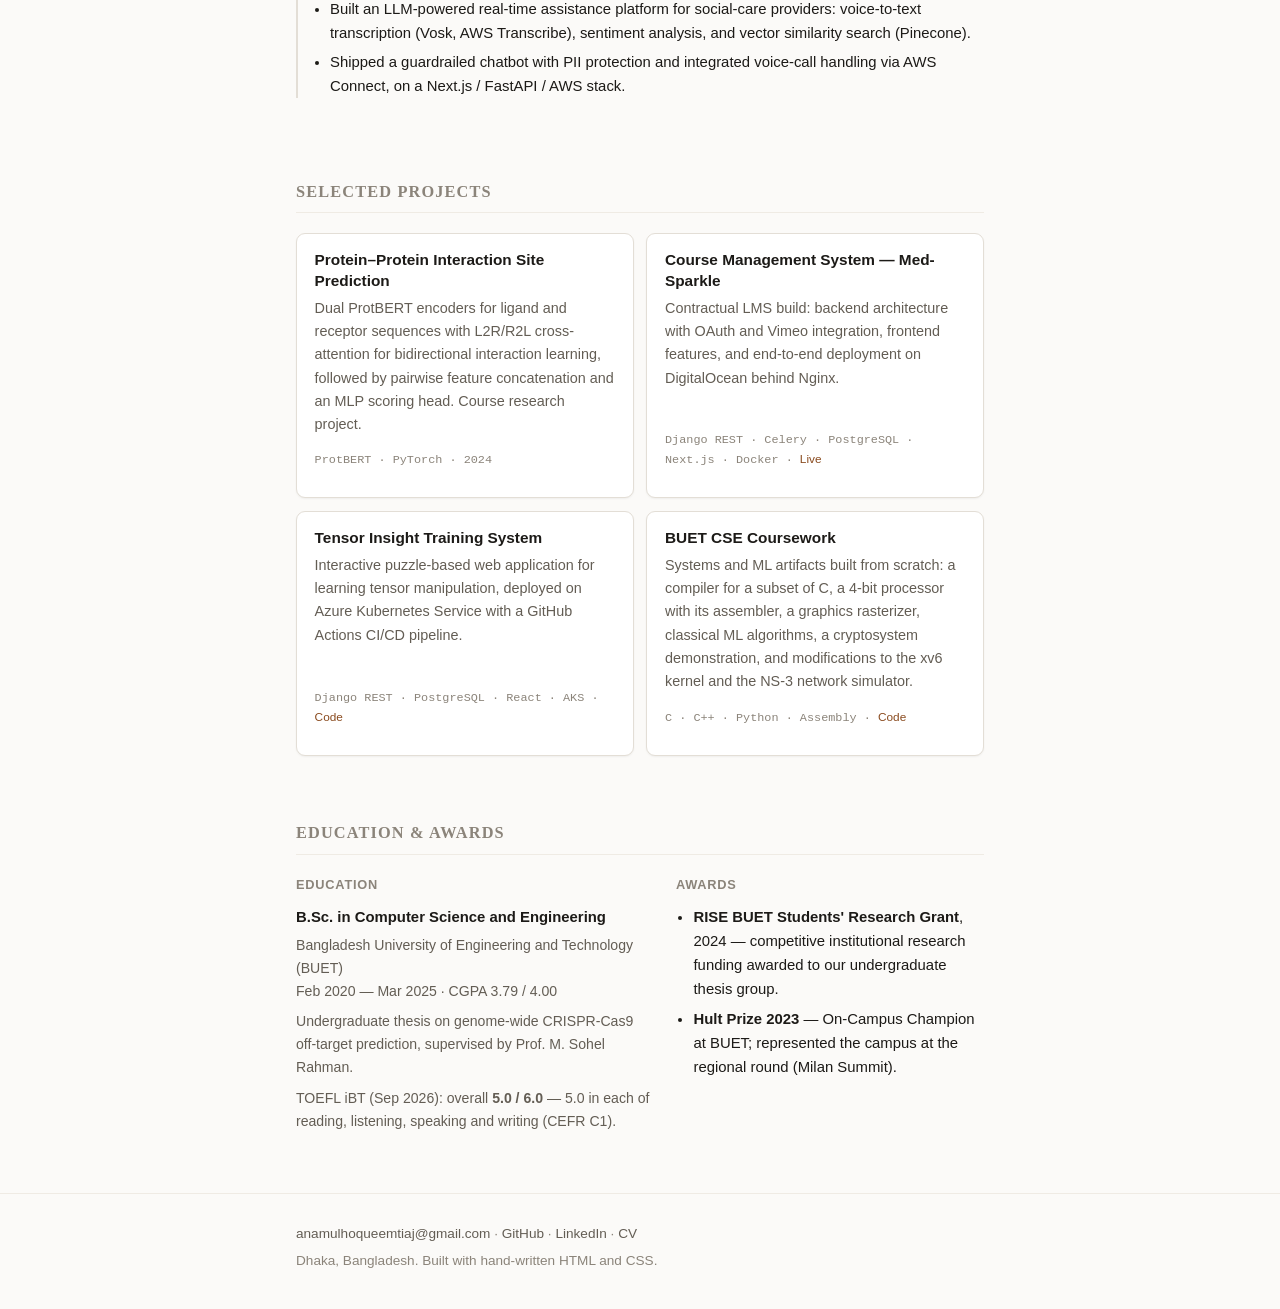
==== commit 53098824: "Fill in Scholar profile, bioRxiv preprint, TOEFL, and BUET dates - Google Scholar and bioRxiv (10.11" ====
--- a/index.html
+++ b/index.html
@@ -61,7 +61,7 @@
       <a href="https://uiuc-srse.github.io/">UIUC++ Summer Research in Software Engineering</a>
       program, mentored by <a href="https://mir.cs.illinois.edu/marinov/">Prof. Darko Marinov</a>
       (UIUC) and <a href="https://wenxiwang.github.io/">Prof. Wenxi Wang</a> (UVA), and a research
-      assistant at BUET under
+      assistant at the BUET CSE Incubator under
       <a href="https://cse.buet.ac.bd/faculty/faculty_detail/anindyaiqbal">Prof. Anindya Iqbal</a>.
       I am applying for CS PhD programs for Fall 2027.
     </p>
@@ -87,8 +87,7 @@
         <svg viewBox="0 0 24 24" fill="currentColor" aria-hidden="true"><path d="M12 .5C5.7.5.5 5.7.5 12c0 5 3.3 9.3 7.8 10.8.6.1.8-.2.8-.6v-2c-3.2.7-3.8-1.5-3.8-1.5-.5-1.3-1.3-1.7-1.3-1.7-1-.7.1-.7.1-.7 1.1.1 1.7 1.2 1.7 1.2 1 1.7 2.7 1.2 3.4.9.1-.7.4-1.2.7-1.5-2.6-.3-5.3-1.3-5.3-5.8 0-1.3.5-2.3 1.2-3.1-.1-.3-.5-1.5.1-3.1 0 0 1-.3 3.3 1.2a11.5 11.5 0 0 1 6 0C17.5 4.6 18.5 5 18.5 5c.6 1.6.2 2.8.1 3.1.8.8 1.2 1.8 1.2 3.1 0 4.5-2.7 5.5-5.3 5.8.4.4.8 1.1.8 2.2v3.2c0 .4.2.7.8.6 4.6-1.5 7.8-5.8 7.8-10.8C23.5 5.7 18.3.5 12 .5z"/></svg>
         GitHub
       </a>
-      <!-- TODO: replace with your real Google Scholar profile URL -->
-      <a href="https://scholar.google.com/citations?user=TODO">
+      <a href="https://scholar.google.com/citations?user=2cUJBagAAAAJ">
         <svg viewBox="0 0 24 24" fill="none" stroke="currentColor" stroke-width="2" stroke-linecap="round" stroke-linejoin="round" aria-hidden="true"><path d="M22 10 12 5 2 10l10 5z"/><path d="M6 12v5c0 1.7 2.7 3 6 3s6-1.3 6-3v-5"/></svg>
         Google Scholar
       </a>
@@ -115,13 +114,15 @@
         working on verifiable code generation in Rust with Verus.</span>
       </li>
       <li>
+        <time datetime="2026-08">Aug 2026</time>
+        <span>Posted an updated <em>CRISMER</em>
+        <a href="https://doi.org/10.1101/2025.05.03.652008">preprint on bioRxiv</a> alongside the
+        revision submitted to <em>Array</em> (Elsevier).</span>
+      </li>
+      <li>
         <time datetime="2026-06">Jun 2026</time>
         <span>Joined the UIUC++ Summer Research in Software Engineering program as a research
         intern, mentored by Prof. Darko Marinov and Prof. Wenxi Wang.</span>
-      </li>
-      <li>
-        <time datetime="2026-05">May 2026</time>
-        <span>Submitted a revision of <em>CRISMER</em> to <em>Array</em> (Elsevier).</span>
       </li>
     </ul>
   </section>
@@ -161,6 +162,7 @@
           <span class="badge">Under revision</span>
         </p>
         <div class="pub-links">
+          <a href="https://doi.org/10.1101/2025.05.03.652008">bioRxiv</a>
           <a href="https://github.com/ahemtiaz/CRISMER">Code</a>
         </div>
       </div>
@@ -200,10 +202,10 @@
     <article class="entry">
       <div class="entry-head">
         <h3>Natural-language auditing of financial documents</h3>
-        <span class="when">2026</span>
+        <span class="when">Apr 2026 — present</span>
       </div>
       <p class="meta">
-        Research Assistant, Department of CSE, BUET &middot; Supervisor:
+        Research Assistant, BUET CSE Incubator &middot; Supervisor:
         <a href="https://cse.buet.ac.bd/faculty/faculty_detail/anindyaiqbal">Prof. Anindya Iqbal</a>
         &middot; Published as [C1]
       </p>
@@ -226,10 +228,10 @@
     <article class="entry">
       <div class="entry-head">
         <h3>LLM-based building-code compliance checking</h3>
-        <span class="when">2026</span>
+        <span class="when">Apr 2026 — present</span>
       </div>
       <p class="meta">
-        Research Assistant, Department of CSE, BUET &middot; Supervisor:
+        Research Assistant, BUET CSE Incubator &middot; Supervisor:
         <a href="https://cse.buet.ac.bd/faculty/faculty_detail/anindyaiqbal">Prof. Anindya Iqbal</a>
         &middot; In progress
       </p>
@@ -368,8 +370,10 @@
           Undergraduate thesis on genome-wide CRISPR-Cas9 off-target prediction, supervised by
           Prof. M. Sohel Rahman.
         </p>
-        <!-- TODO: fill in your actual TOEFL scores -->
-        <p class="dim" style="margin-top:.5rem">TOEFL iBT: TT/120 (Sep 2026)</p>
+        <p class="dim" style="margin-top:.5rem">
+          TOEFL iBT (Sep 2026): overall <strong>5.0 / 6.0</strong> — 5.0 in each of reading,
+          listening, speaking and writing (CEFR&nbsp;C1).
+        </p>
       </div>
       <div>
         <h3>Awards</h3>
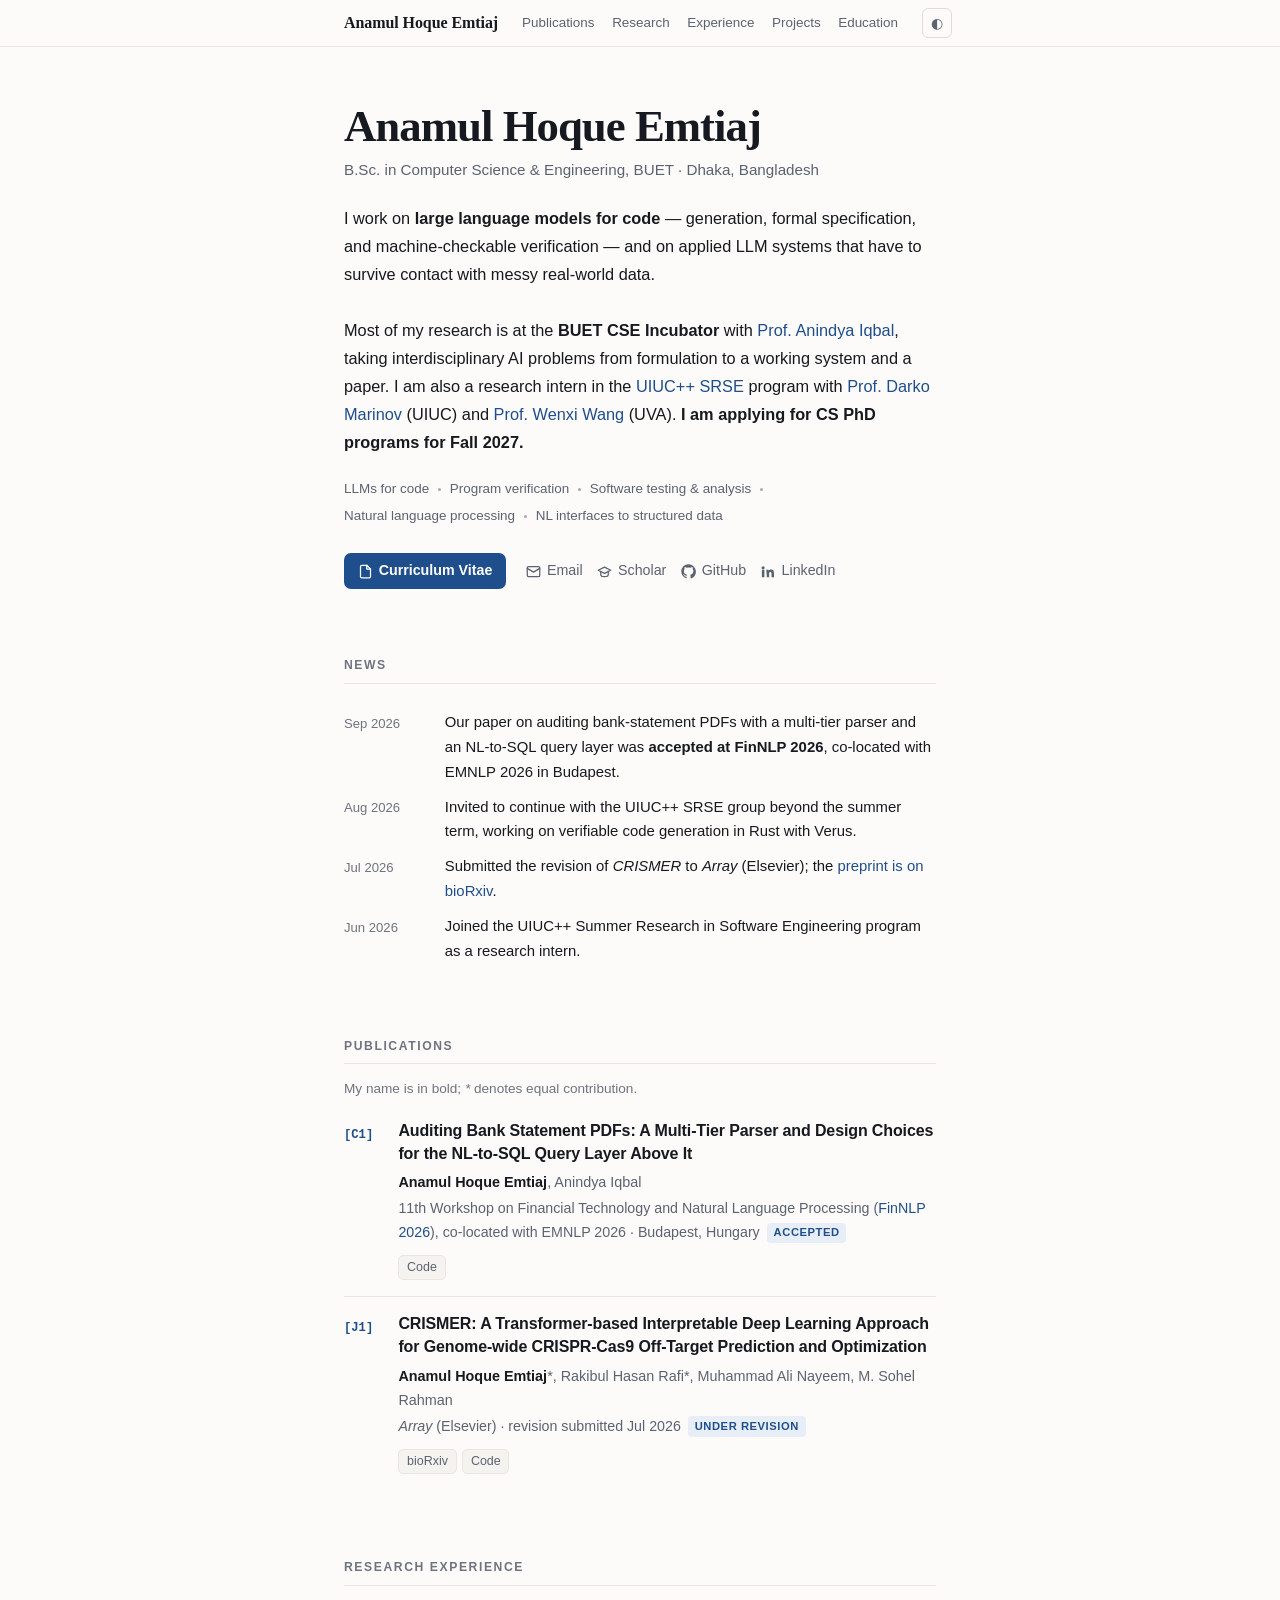
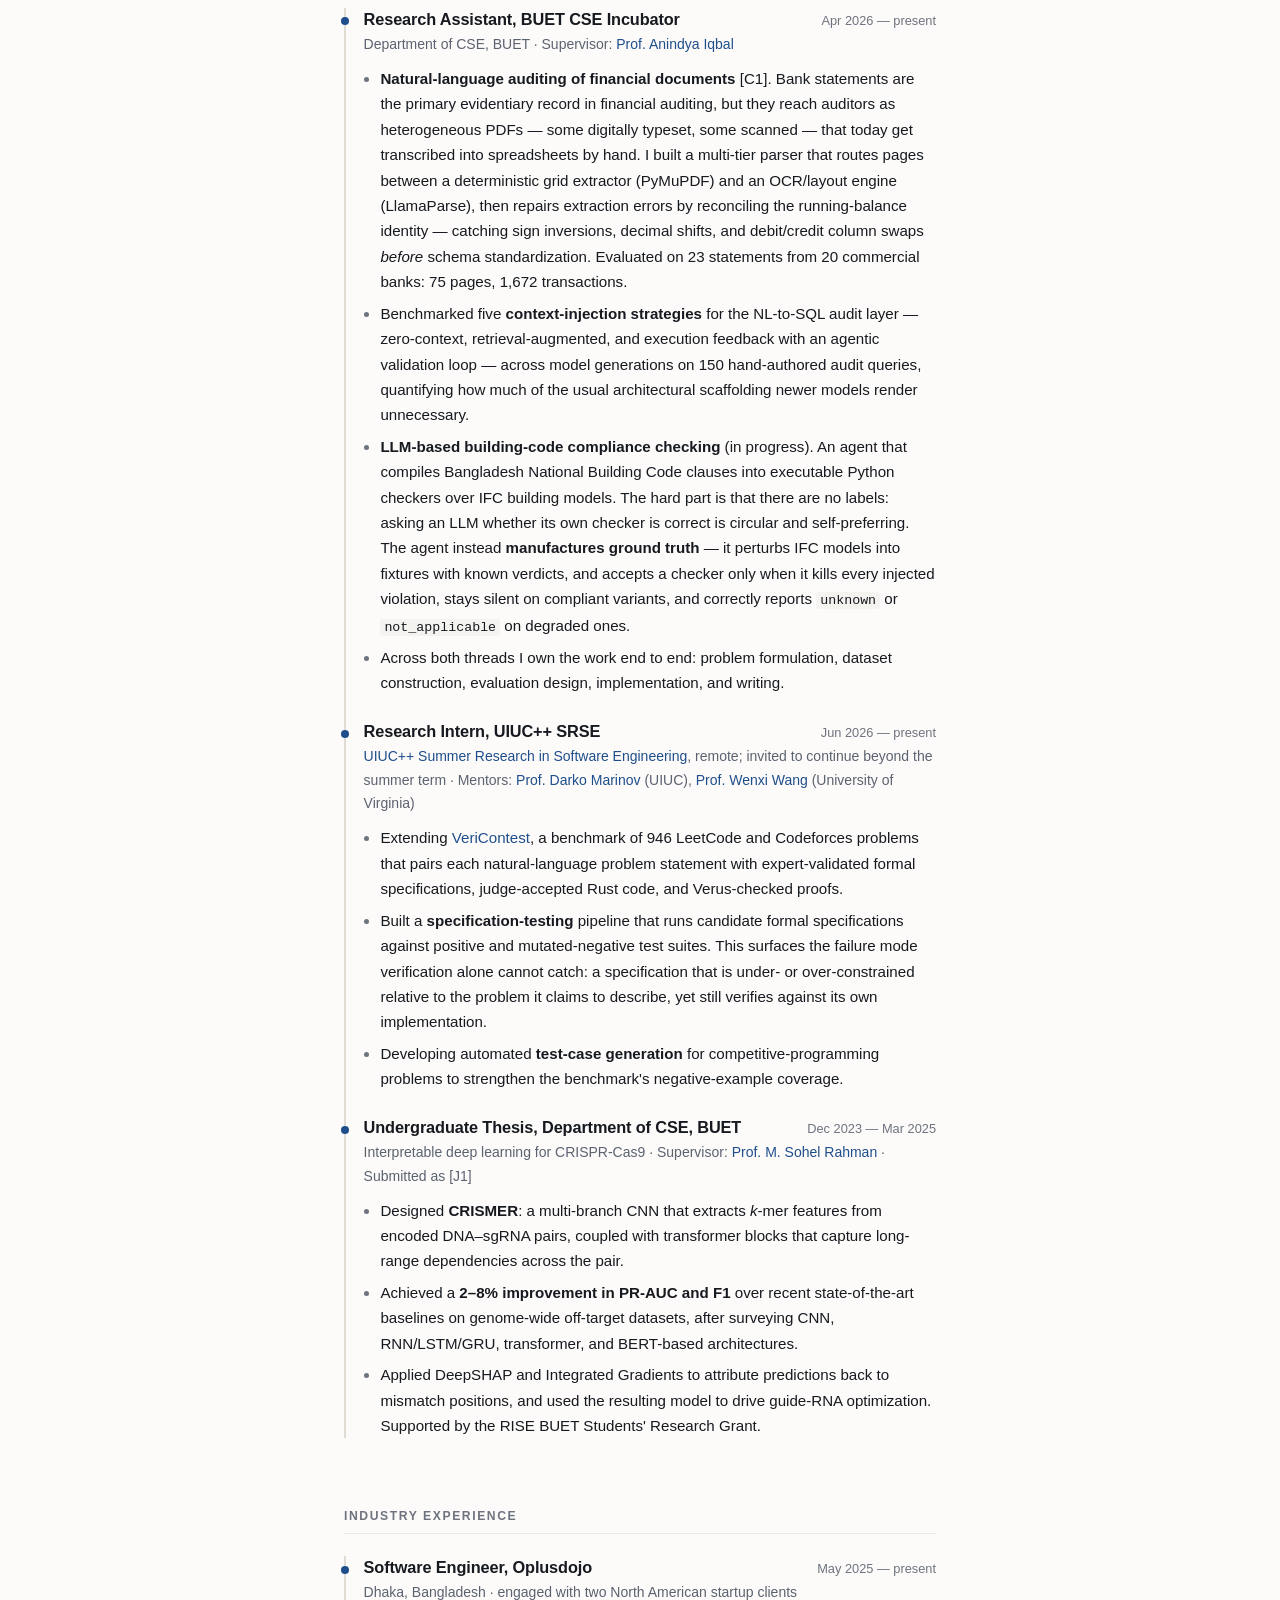
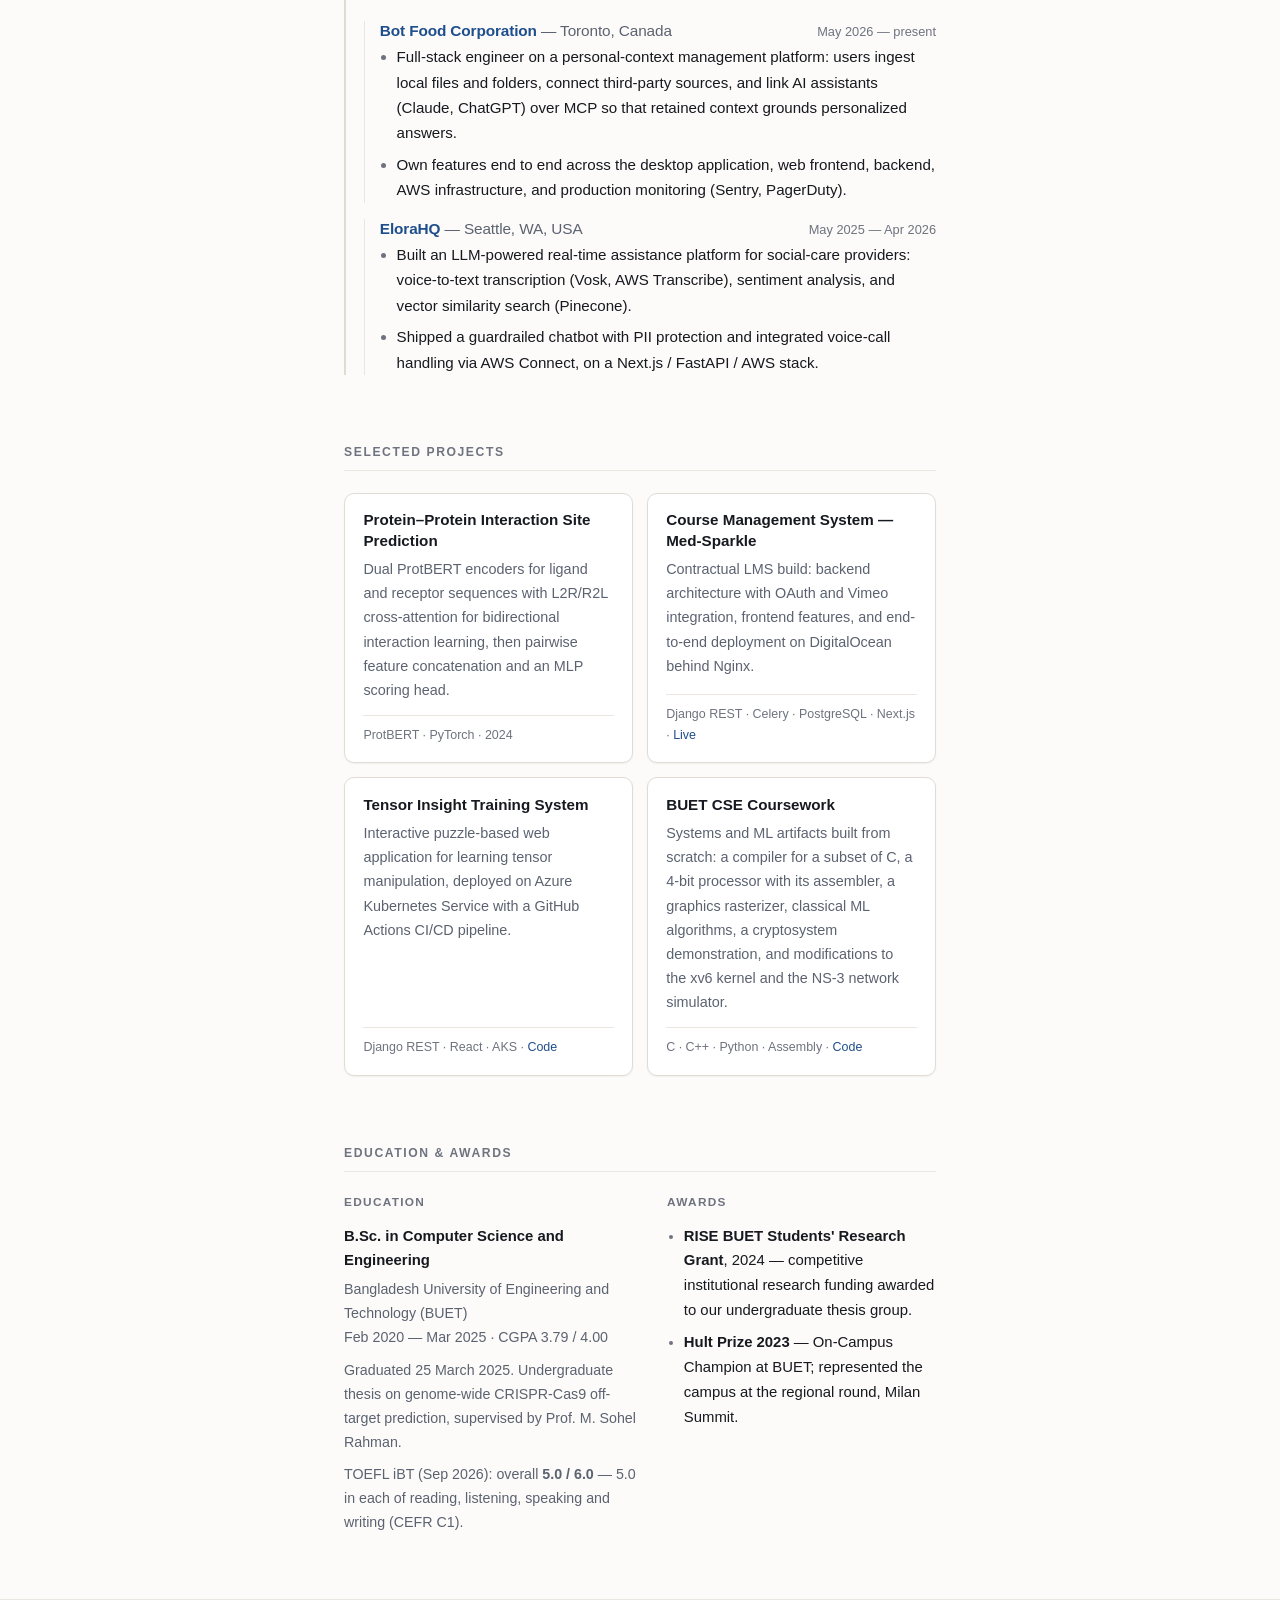
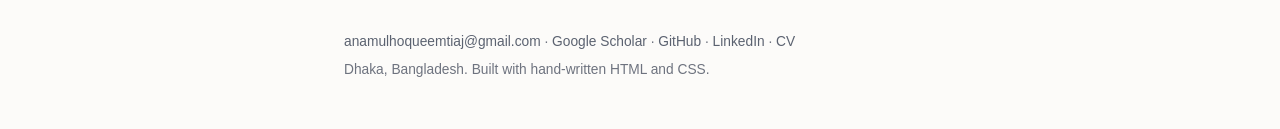
==== commit e0f4d34e: "Redesign: navy palette matched to the CV, better reading measure - Palette aligned to resume.tex so " ====
--- a/index.html
+++ b/index.html
@@ -4,26 +4,24 @@
 <meta charset="utf-8">
 <meta name="viewport" content="width=device-width, initial-scale=1">
 <title>Anamul Hoque Emtiaj</title>
-<meta name="description" content="Anamul Hoque Emtiaj — software engineering research on large language models for code generation, formal specification, and verification. B.Sc. in CSE, BUET.">
+<meta name="description" content="Anamul Hoque Emtiaj — research on large language models for code: generation, formal specification, and verification. B.Sc. in CSE, BUET. Applying for CS PhD, Fall 2027.">
 <meta name="author" content="Anamul Hoque Emtiaj">
 <link rel="canonical" href="https://ahemtiaz.github.io/">
 
 <meta property="og:type" content="website">
 <meta property="og:title" content="Anamul Hoque Emtiaj">
-<meta property="og:description" content="Software engineering research on large language models for code generation, formal specification, and verification.">
+<meta property="og:description" content="Research on large language models for code: generation, formal specification, and verification.">
 <meta property="og:url" content="https://ahemtiaz.github.io/">
 <meta name="twitter:card" content="summary">
 
-<link rel="icon" href="data:image/svg+xml,<svg xmlns='http://www.w3.org/2000/svg' viewBox='0 0 100 100'><rect width='100' height='100' rx='20' fill='%238a4b1f'/><text x='50' y='69' font-size='54' font-family='Georgia,serif' fill='%23fff' text-anchor='middle'>A</text></svg>">
+<link rel="icon" href="data:image/svg+xml,<svg xmlns='http://www.w3.org/2000/svg' viewBox='0 0 100 100'><rect width='100' height='100' rx='20' fill='%231f4e8c'/><text x='50' y='70' font-size='56' font-family='Georgia,serif' fill='%23fff' text-anchor='middle'>A</text></svg>">
 <link rel="stylesheet" href="style.css">
 
 <script>
-  // Applied before first paint so the correct theme is never repainted.
+  // Applied before first paint so the chosen theme is never repainted.
   try {
     var t = localStorage.getItem('theme');
-    if (t === 'dark' || t === 'light') {
-      document.documentElement.setAttribute('data-theme', t);
-    }
+    if (t === 'dark' || t === 'light') document.documentElement.setAttribute('data-theme', t);
   } catch (e) { /* private mode / blocked storage: fall back to prefers-color-scheme */ }
 </script>
 </head>
@@ -55,23 +53,25 @@
     <p class="role">B.Sc. in Computer Science &amp; Engineering, BUET &middot; Dhaka, Bangladesh</p>
 
     <p class="lede">
-      I work on <strong>large language models for software engineering</strong> — code generation,
-      formal specification, and machine-checkable verification — and on applied LLM systems that have
-      to survive contact with messy real-world data. I am currently a research intern in the
-      <a href="https://uiuc-srse.github.io/">UIUC++ Summer Research in Software Engineering</a>
-      program, mentored by <a href="https://mir.cs.illinois.edu/marinov/">Prof. Darko Marinov</a>
-      (UIUC) and <a href="https://wenxiwang.github.io/">Prof. Wenxi Wang</a> (UVA), and a research
-      assistant at the BUET CSE Incubator under
-      <a href="https://cse.buet.ac.bd/faculty/faculty_detail/anindyaiqbal">Prof. Anindya Iqbal</a>.
-      I am applying for CS PhD programs for Fall 2027.
+      I work on <strong>large language models for code</strong> — generation, formal specification,
+      and machine-checkable verification — and on applied LLM systems that have to survive contact
+      with messy real-world data.
+      <br><br>
+      Most of my research is at the <strong>BUET CSE Incubator</strong> with
+      <a href="https://cse.buet.ac.bd/faculty/faculty_detail/anindyaiqbal">Prof. Anindya Iqbal</a>,
+      taking interdisciplinary AI problems from formulation to a working system and a paper. I am
+      also a research intern in the <a href="https://uiuc-srse.github.io/">UIUC++ SRSE</a> program
+      with <a href="https://mir.cs.illinois.edu/marinov/">Prof. Darko Marinov</a> (UIUC) and
+      <a href="https://wenxiwang.github.io/">Prof. Wenxi Wang</a> (UVA).
+      <strong>I am applying for CS PhD programs for Fall 2027.</strong>
     </p>
 
     <ul class="tags">
       <li>LLMs for code</li>
       <li>Program verification</li>
       <li>Software testing &amp; analysis</li>
+      <li>Natural language processing</li>
       <li>NL interfaces to structured data</li>
-      <li>Applied LLM systems</li>
     </ul>
 
     <div class="links">
@@ -83,13 +83,13 @@
         <svg viewBox="0 0 24 24" fill="none" stroke="currentColor" stroke-width="2" stroke-linecap="round" stroke-linejoin="round" aria-hidden="true"><rect x="2" y="4" width="20" height="16" rx="2"/><path d="m2 7 10 6 10-6"/></svg>
         Email
       </a>
+      <a href="https://scholar.google.com/citations?user=2cUJBagAAAAJ">
+        <svg viewBox="0 0 24 24" fill="none" stroke="currentColor" stroke-width="2" stroke-linecap="round" stroke-linejoin="round" aria-hidden="true"><path d="M22 10 12 5 2 10l10 5z"/><path d="M6 12v5c0 1.7 2.7 3 6 3s6-1.3 6-3v-5"/></svg>
+        Scholar
+      </a>
       <a href="https://github.com/ahemtiaz">
         <svg viewBox="0 0 24 24" fill="currentColor" aria-hidden="true"><path d="M12 .5C5.7.5.5 5.7.5 12c0 5 3.3 9.3 7.8 10.8.6.1.8-.2.8-.6v-2c-3.2.7-3.8-1.5-3.8-1.5-.5-1.3-1.3-1.7-1.3-1.7-1-.7.1-.7.1-.7 1.1.1 1.7 1.2 1.7 1.2 1 1.7 2.7 1.2 3.4.9.1-.7.4-1.2.7-1.5-2.6-.3-5.3-1.3-5.3-5.8 0-1.3.5-2.3 1.2-3.1-.1-.3-.5-1.5.1-3.1 0 0 1-.3 3.3 1.2a11.5 11.5 0 0 1 6 0C17.5 4.6 18.5 5 18.5 5c.6 1.6.2 2.8.1 3.1.8.8 1.2 1.8 1.2 3.1 0 4.5-2.7 5.5-5.3 5.8.4.4.8 1.1.8 2.2v3.2c0 .4.2.7.8.6 4.6-1.5 7.8-5.8 7.8-10.8C23.5 5.7 18.3.5 12 .5z"/></svg>
         GitHub
-      </a>
-      <a href="https://scholar.google.com/citations?user=2cUJBagAAAAJ">
-        <svg viewBox="0 0 24 24" fill="none" stroke="currentColor" stroke-width="2" stroke-linecap="round" stroke-linejoin="round" aria-hidden="true"><path d="M22 10 12 5 2 10l10 5z"/><path d="M6 12v5c0 1.7 2.7 3 6 3s6-1.3 6-3v-5"/></svg>
-        Google Scholar
       </a>
       <a href="https://www.linkedin.com/in/anamul-hoque-emtiaj-1b944a1a2/">
         <svg viewBox="0 0 24 24" fill="currentColor" aria-hidden="true"><path d="M4.98 3.5a2.5 2.5 0 1 1 0 5 2.5 2.5 0 0 1 0-5zM3 9h4v12H3zM10 9h3.8v1.7h.05c.53-1 1.83-2.05 3.77-2.05 4.03 0 4.78 2.65 4.78 6.1V21h-4v-5.3c0-1.27-.02-2.9-1.77-2.9-1.77 0-2.04 1.38-2.04 2.81V21h-3.6z"/></svg>
@@ -110,19 +110,18 @@
       </li>
       <li>
         <time datetime="2026-08">Aug 2026</time>
-        <span>Selected to continue research with the UIUC++ SRSE group beyond the summer term,
-        working on verifiable code generation in Rust with Verus.</span>
+        <span>Invited to continue with the UIUC++ SRSE group beyond the summer term, working on
+        verifiable code generation in Rust with Verus.</span>
       </li>
       <li>
-        <time datetime="2026-08">Aug 2026</time>
-        <span>Posted an updated <em>CRISMER</em>
-        <a href="https://doi.org/10.1101/2025.05.03.652008">preprint on bioRxiv</a> alongside the
-        revision submitted to <em>Array</em> (Elsevier).</span>
+        <time datetime="2026-07">Jul 2026</time>
+        <span>Submitted the revision of <em>CRISMER</em> to <em>Array</em> (Elsevier); the
+        <a href="https://doi.org/10.1101/2025.05.03.652008">preprint is on bioRxiv</a>.</span>
       </li>
       <li>
         <time datetime="2026-06">Jun 2026</time>
         <span>Joined the UIUC++ Summer Research in Software Engineering program as a research
-        intern, mentored by Prof. Darko Marinov and Prof. Wenxi Wang.</span>
+        intern.</span>
       </li>
     </ul>
   </section>
@@ -130,7 +129,7 @@
   <!-- ================= PUBLICATIONS ================= -->
   <section id="publications" aria-labelledby="pub-h">
     <h2 id="pub-h">Publications</h2>
-    <p class="pub-note">My name is shown in bold; <em>*</em> denotes equal contribution.</p>
+    <p class="pub-note">My name is in bold; <em>*</em> denotes equal contribution.</p>
 
     <article class="pub">
       <div class="pub-tag">[C1]</div>
@@ -139,9 +138,9 @@
             NL-to-SQL Query Layer Above It</h3>
         <p class="authors"><span class="me">Anamul Hoque Emtiaj</span>, Anindya Iqbal</p>
         <p class="venue">
-          <em>11th Workshop on Financial Technology and Natural Language Processing
+          11th Workshop on Financial Technology and Natural Language Processing
           (<a href="https://sigfintech.github.io/finnlp2026/">FinNLP 2026</a>), co-located with
-          EMNLP 2026</em>, Budapest, Hungary
+          EMNLP 2026 &middot; Budapest, Hungary
           <span class="badge">Accepted</span>
         </p>
         <div class="pub-links">
@@ -158,12 +157,12 @@
         <p class="authors"><span class="me">Anamul Hoque Emtiaj</span>*, Rakibul Hasan Rafi*,
           Muhammad Ali Nayeem, M. Sohel Rahman</p>
         <p class="venue">
-          <em>Array</em> (Elsevier)
+          <em>Array</em> (Elsevier) &middot; revision submitted Jul 2026
           <span class="badge">Under revision</span>
         </p>
         <div class="pub-links">
           <a href="https://doi.org/10.1101/2025.05.03.652008">bioRxiv</a>
-          <a href="https://github.com/ahemtiaz/CRISMER">Code</a>
+          <a href="https://github.com/Anamul-Hoque-Emtiaj/CRISMER">Code</a>
         </div>
       </div>
     </article>
@@ -175,12 +174,48 @@
 
     <article class="entry">
       <div class="entry-head">
-        <h3>Verifiable code generation in Rust with Verus</h3>
+        <h3>Research Assistant, BUET CSE Incubator</h3>
+        <span class="when">Apr 2026 — present</span>
+      </div>
+      <p class="meta">
+        Department of CSE, BUET &middot; Supervisor:
+        <a href="https://cse.buet.ac.bd/faculty/faculty_detail/anindyaiqbal">Prof. Anindya Iqbal</a>
+      </p>
+      <ul>
+        <li><strong>Natural-language auditing of financial documents</strong> [C1]. Bank statements
+          are the primary evidentiary record in financial auditing, but they reach auditors as
+          heterogeneous PDFs — some digitally typeset, some scanned — that today get transcribed into
+          spreadsheets by hand. I built a multi-tier parser that routes pages between a deterministic
+          grid extractor (PyMuPDF) and an OCR/layout engine (LlamaParse), then repairs extraction
+          errors by reconciling the running-balance identity — catching sign inversions, decimal
+          shifts, and debit/credit column swaps <em>before</em> schema standardization. Evaluated on
+          23 statements from 20 commercial banks: 75 pages, 1,672 transactions.</li>
+        <li>Benchmarked five <strong>context-injection strategies</strong> for the NL-to-SQL audit
+          layer — zero-context, retrieval-augmented, and execution feedback with an agentic
+          validation loop — across model generations on 150 hand-authored audit queries, quantifying
+          how much of the usual architectural scaffolding newer models render unnecessary.</li>
+        <li><strong>LLM-based building-code compliance checking</strong> (in progress). An agent that
+          compiles Bangladesh National Building Code clauses into executable Python checkers over IFC
+          building models. The hard part is that there are no labels: asking an LLM whether its own
+          checker is correct is circular and self-preferring. The agent instead
+          <strong>manufactures ground truth</strong> — it perturbs IFC models into fixtures with known
+          verdicts, and accepts a checker only when it kills every injected violation, stays silent on
+          compliant variants, and correctly reports <code>unknown</code> or
+          <code>not_applicable</code> on degraded ones.</li>
+        <li>Across both threads I own the work end to end: problem formulation, dataset construction,
+          evaluation design, implementation, and writing.</li>
+      </ul>
+    </article>
+
+    <article class="entry">
+      <div class="entry-head">
+        <h3>Research Intern, UIUC++ SRSE</h3>
         <span class="when">Jun 2026 — present</span>
       </div>
       <p class="meta">
-        Research Intern, <a href="https://uiuc-srse.github.io/">UIUC++ SRSE</a> (remote) &middot;
-        Mentors: <a href="https://mir.cs.illinois.edu/marinov/">Prof. Darko Marinov</a> (UIUC),
+        <a href="https://uiuc-srse.github.io/">UIUC++ Summer Research in Software Engineering</a>,
+        remote; invited to continue beyond the summer term &middot; Mentors:
+        <a href="https://mir.cs.illinois.edu/marinov/">Prof. Darko Marinov</a> (UIUC),
         <a href="https://wenxiwang.github.io/">Prof. Wenxi Wang</a> (University of Virginia)
       </p>
       <ul>
@@ -190,84 +225,34 @@
           Verus-checked proofs.</li>
         <li>Built a <strong>specification-testing</strong> pipeline that runs candidate formal
           specifications against positive and mutated-negative test suites. This surfaces the failure
-          mode that verification alone cannot catch: a specification that is under- or
-          over-constrained relative to the problem, yet still verifies against its own
+          mode verification alone cannot catch: a specification that is under- or over-constrained
+          relative to the problem it claims to describe, yet still verifies against its own
           implementation.</li>
         <li>Developing automated <strong>test-case generation</strong> for competitive-programming
           problems to strengthen the benchmark's negative-example coverage.</li>
-        <li>Selected to continue with the group beyond the summer term.</li>
       </ul>
     </article>
 
     <article class="entry">
       <div class="entry-head">
-        <h3>Natural-language auditing of financial documents</h3>
-        <span class="when">Apr 2026 — present</span>
+        <h3>Undergraduate Thesis, Department of CSE, BUET</h3>
+        <span class="when">Dec 2023 — Mar 2025</span>
       </div>
       <p class="meta">
-        Research Assistant, BUET CSE Incubator &middot; Supervisor:
-        <a href="https://cse.buet.ac.bd/faculty/faculty_detail/anindyaiqbal">Prof. Anindya Iqbal</a>
-        &middot; Published as [C1]
-      </p>
-      <ul>
-        <li>Bank statements are the primary evidentiary record in financial auditing, but they reach
-          auditors as heterogeneous PDFs — some digitally typeset, some scanned — that today get
-          transcribed into spreadsheets by hand.</li>
-        <li>Built a <strong>multi-tier parser</strong> that routes pages between a deterministic grid
-          extractor (PyMuPDF) and an OCR/layout engine (LlamaParse), then repairs extraction errors by
-          reconciling the running-balance identity — catching sign inversions, decimal shifts, and
-          debit/credit column swaps <em>before</em> schema standardization. Evaluated on 23 statements
-          from 20 commercial banks: 75 pages, 1,672 transactions.</li>
-        <li>Benchmarked five <strong>context-injection strategies</strong> for the NL-to-SQL audit
-          layer — zero-context, retrieval-augmented, and execution-feedback with an agentic validation
-          loop — across model generations on 150 hand-authored audit queries, quantifying how much
-          of the usual architectural scaffolding newer models render unnecessary.</li>
-      </ul>
-    </article>
-
-    <article class="entry">
-      <div class="entry-head">
-        <h3>LLM-based building-code compliance checking</h3>
-        <span class="when">Apr 2026 — present</span>
-      </div>
-      <p class="meta">
-        Research Assistant, BUET CSE Incubator &middot; Supervisor:
-        <a href="https://cse.buet.ac.bd/faculty/faculty_detail/anindyaiqbal">Prof. Anindya Iqbal</a>
-        &middot; In progress
-      </p>
-      <ul>
-        <li>An agent that compiles Bangladesh National Building Code clauses into executable Python
-          checkers that run against IFC building models.</li>
-        <li>The central problem is that there are no labels: asking an LLM whether its own generated
-          checker is correct is circular and self-preferring. The agent instead
-          <strong>manufactures ground truth</strong> — it perturbs IFC models into fixtures with known
-          verdicts, and accepts a checker only when it kills every injected violation, stays silent on
-          compliant variants, and correctly reports <code>unknown</code> or
-          <code>not_applicable</code> on degraded ones.</li>
-        <li>Targeting a submission in the LLM-for-code track.</li>
-      </ul>
-    </article>
-
-    <article class="entry">
-      <div class="entry-head">
-        <h3>Interpretable deep learning for CRISPR-Cas9 off-target prediction</h3>
-        <span class="when">Dec 2023 — Mar 2025</span>
-      </div>
-      <p class="meta">
-        Undergraduate Thesis, Department of CSE, BUET &middot; Supervisor:
+        Interpretable deep learning for CRISPR-Cas9 &middot; Supervisor:
         <a href="https://cse.buet.ac.bd/faculty/faculty_detail/msrahman">Prof. M. Sohel Rahman</a>
         &middot; Submitted as [J1]
       </p>
       <ul>
-        <li>Designed <strong>CRISMER</strong>: a multi-branch CNN that extracts <em>k</em>-mer features
-          from encoded DNA–sgRNA pairs, coupled with transformer blocks that capture long-range
-          dependencies across the pair.</li>
-        <li>Achieved a <strong>2–8% improvement in PR-AUC and F1</strong> over recent state-of-the-art
-          baselines on genome-wide off-target datasets, after surveying CNN, RNN/LSTM/GRU, transformer,
-          and BERT-based architectures.</li>
+        <li>Designed <strong>CRISMER</strong>: a multi-branch CNN that extracts <em>k</em>-mer
+          features from encoded DNA–sgRNA pairs, coupled with transformer blocks that capture
+          long-range dependencies across the pair.</li>
+        <li>Achieved a <strong>2–8% improvement in PR-AUC and F1</strong> over recent
+          state-of-the-art baselines on genome-wide off-target datasets, after surveying CNN,
+          RNN/LSTM/GRU, transformer, and BERT-based architectures.</li>
         <li>Applied DeepSHAP and Integrated Gradients to attribute predictions back to mismatch
-          positions, and used the resulting model to drive guide-RNA optimization.</li>
-        <li>Supported by the RISE BUET Students' Research Grant.</li>
+          positions, and used the resulting model to drive guide-RNA optimization. Supported by the
+          RISE BUET Students' Research Grant.</li>
       </ul>
     </article>
   </section>
@@ -278,16 +263,15 @@
 
     <article class="entry">
       <div class="entry-head">
-        <h3>Oplusdojo</h3>
+        <h3>Software Engineer, Oplusdojo</h3>
         <span class="when">May 2025 — present</span>
       </div>
-      <p class="meta">Software Engineer, Dhaka, Bangladesh — engaged with two North American startup
-        clients</p>
+      <p class="meta">Dhaka, Bangladesh &middot; engaged with two North American startup clients</p>
 
       <div class="sub">
         <div class="entry-head">
           <h3><a href="https://www.linkedin.com/company/bot-food/home/">Bot Food Corporation</a>
-            <span style="font-weight:400;color:var(--text-muted)">— Toronto, Canada</span></h3>
+            <span class="org-loc">— Toronto, Canada</span></h3>
           <span class="when">May 2026 — present</span>
         </div>
         <ul>
@@ -302,7 +286,7 @@
       <div class="sub">
         <div class="entry-head">
           <h3><a href="https://www.linkedin.com/company/elorahq/home/">EloraHQ</a>
-            <span style="font-weight:400;color:var(--text-muted)">— Seattle, WA, USA</span></h3>
+            <span class="org-loc">— Seattle, WA, USA</span></h3>
           <span class="when">May 2025 — Apr 2026</span>
         </div>
         <ul>
@@ -324,8 +308,8 @@
       <article class="card">
         <h3>Protein–Protein Interaction Site Prediction</h3>
         <p>Dual ProtBERT encoders for ligand and receptor sequences with L2R/R2L cross-attention for
-          bidirectional interaction learning, followed by pairwise feature concatenation and an MLP
-          scoring head. Course research project.</p>
+          bidirectional interaction learning, then pairwise feature concatenation and an MLP scoring
+          head.</p>
         <p class="stack">ProtBERT · PyTorch · 2024</p>
       </article>
 
@@ -333,7 +317,7 @@
         <h3>Course Management System — Med-Sparkle</h3>
         <p>Contractual LMS build: backend architecture with OAuth and Vimeo integration, frontend
           features, and end-to-end deployment on DigitalOcean behind Nginx.</p>
-        <p class="stack">Django REST · Celery · PostgreSQL · Next.js · Docker &middot;
+        <p class="stack">Django REST · Celery · PostgreSQL · Next.js ·
           <a href="https://medsparkle-drhalim.com/">Live</a></p>
       </article>
 
@@ -341,8 +325,8 @@
         <h3>Tensor Insight Training System</h3>
         <p>Interactive puzzle-based web application for learning tensor manipulation, deployed on
           Azure Kubernetes Service with a GitHub Actions CI/CD pipeline.</p>
-        <p class="stack">Django REST · PostgreSQL · React · AKS &middot;
-          <a href="https://github.com/ahemtiaz/TensorITS-backend">Code</a></p>
+        <p class="stack">Django REST · React · AKS ·
+          <a href="https://github.com/Anamul-Hoque-Emtiaj/TensorITS-backend">Code</a></p>
       </article>
 
       <article class="card">
@@ -350,8 +334,8 @@
         <p>Systems and ML artifacts built from scratch: a compiler for a subset of C, a 4-bit
           processor with its assembler, a graphics rasterizer, classical ML algorithms, a cryptosystem
           demonstration, and modifications to the xv6 kernel and the NS-3 network simulator.</p>
-        <p class="stack">C · C++ · Python · Assembly &middot;
-          <a href="https://github.com/ahemtiaz/BUET-CSE-Coursework">Code</a></p>
+        <p class="stack">C · C++ · Python · Assembly ·
+          <a href="https://github.com/Anamul-Hoque-Emtiaj/BUET-CSE-Coursework">Code</a></p>
       </article>
 
     </div>
@@ -366,11 +350,11 @@
         <p><strong>B.Sc. in Computer Science and Engineering</strong></p>
         <p class="dim">Bangladesh University of Engineering and Technology (BUET)<br>
           Feb 2020 — Mar 2025 &middot; CGPA 3.79 / 4.00</p>
-        <p class="dim" style="margin-top:.5rem">
-          Undergraduate thesis on genome-wide CRISPR-Cas9 off-target prediction, supervised by
-          Prof. M. Sohel Rahman.
+        <p class="dim" style="margin-top:.55rem">
+          Graduated 25 March 2025. Undergraduate thesis on genome-wide CRISPR-Cas9 off-target
+          prediction, supervised by Prof. M. Sohel Rahman.
         </p>
-        <p class="dim" style="margin-top:.5rem">
+        <p class="dim" style="margin-top:.55rem">
           TOEFL iBT (Sep 2026): overall <strong>5.0 / 6.0</strong> — 5.0 in each of reading,
           listening, speaking and writing (CEFR&nbsp;C1).
         </p>
@@ -381,7 +365,7 @@
           <li><strong>RISE BUET Students' Research Grant</strong>, 2024 — competitive institutional
             research funding awarded to our undergraduate thesis group.</li>
           <li><strong>Hult Prize 2023</strong> — On-Campus Champion at BUET; represented the campus at
-            the regional round (Milan Summit).</li>
+            the regional round, Milan Summit.</li>
         </ul>
       </div>
     </div>
@@ -394,6 +378,7 @@
   <div class="wrap">
     <p>
       <a href="mailto:anamulhoqueemtiaj@gmail.com">anamulhoqueemtiaj@gmail.com</a> &middot;
+      <a href="https://scholar.google.com/citations?user=2cUJBagAAAAJ">Google Scholar</a> &middot;
       <a href="https://github.com/ahemtiaz">GitHub</a> &middot;
       <a href="https://www.linkedin.com/in/anamul-hoque-emtiaj-1b944a1a2/">LinkedIn</a> &middot;
       <a href="cv.pdf">CV</a>
@@ -418,6 +403,27 @@
       root.setAttribute('data-theme', next);
       try { localStorage.setItem('theme', next); } catch (e) { /* storage blocked */ }
     });
+
+    // Highlight the nav link for whichever section is currently in view, so a
+    // reader always knows where they are in the page.
+    var links = Array.prototype.slice.call(document.querySelectorAll('.nav-links a'));
+    var sections = links
+      .map(function (a) { return document.querySelector(a.getAttribute('href')); })
+      .filter(Boolean);
+
+    if ('IntersectionObserver' in window && sections.length) {
+      var visible = {};
+      var observer = new IntersectionObserver(function (entries) {
+        entries.forEach(function (e) { visible[e.target.id] = e.isIntersecting; });
+        var current = null;
+        sections.forEach(function (s) { if (visible[s.id] && !current) current = s.id; });
+        links.forEach(function (a) {
+          if (current && a.getAttribute('href') === '#' + current) a.setAttribute('aria-current', 'true');
+          else a.removeAttribute('aria-current');
+        });
+      }, { rootMargin: '-15% 0px -70% 0px' });
+      sections.forEach(function (s) { observer.observe(s); });
+    }
   })();
 </script>
 
--- a/style.css
+++ b/style.css
@@ -1,44 +1,51 @@
 /* ---------------------------------------------------------------------------
    Anamul Hoque Emtiaj — academic homepage
-   Hand-written CSS, no framework, no build step.
+   Hand-written CSS. No framework, no build step.
+
+   Palette is deliberately matched to resume.tex (navy ink + navy link + grey)
+   so the CV and the site read as one set of materials.
    --------------------------------------------------------------------------- */
 
 /* ---- tokens: light is the base definition ---- */
 :root {
-  --bg:          #fbfaf8;
+  --bg:          #fcfbf9;
   --bg-raised:   #ffffff;
-  --border:      #e3ded6;
-  --border-soft: #efebe4;
-  --text:        #1c1a17;
-  --text-muted:  #635d54;
-  --text-faint:  #8b847a;
-  --accent:      #8a4b1f;
-  --accent-soft: #f2e8de;
-  --tag-bg:      #f2efe9;
-  --shadow:      0 1px 2px rgba(28, 26, 23, .05);
+  --bg-sunk:     #f5f3ef;
+  --border:      #e0dcd4;
+  --border-soft: #ebe7e0;
+  --text:        #16191f;
+  --text-muted:  #5b6270;
+  --text-faint:  #6e737f;
+  --accent:      #1f4e8c;
+  --accent-soft: #e8eef7;
+  --on-accent:   #ffffff;
+  --shadow:      0 1px 2px rgba(22, 25, 31, .05);
 
   --font: -apple-system, BlinkMacSystemFont, "Segoe UI", Inter, Roboto,
           "Helvetica Neue", Arial, sans-serif;
-  --font-serif: "Iowan Old Style", "Palatino Linotype", Palatino, Georgia, serif;
+  --serif: "Iowan Old Style", "Palatino Linotype", Palatino, "Book Antiqua",
+           Georgia, serif;
   --mono: ui-monospace, SFMono-Regular, "SF Mono", Menlo, Consolas, monospace;
 
-  --measure: 46rem;
+  /* ~72 characters at the body size: the range that reads fastest */
+  --measure: 40rem;
   color-scheme: light;
 }
 
 /* ---- dark, when the viewer's OS asks for it ---- */
 @media (prefers-color-scheme: dark) {
   :root:not([data-theme="light"]) {
-    --bg:          #161513;
-    --bg-raised:   #1e1c1a;
-    --border:      #322f2b;
-    --border-soft: #262421;
-    --text:        #ece8e1;
-    --text-muted:  #a8a29a;
-    --text-faint:  #7d766d;
-    --accent:      #e0a06a;
-    --accent-soft: #2c231b;
-    --tag-bg:      #262421;
+    --bg:          #101317;
+    --bg-raised:   #171b21;
+    --bg-sunk:     #1b1f26;
+    --border:      #2c323b;
+    --border-soft: #232830;
+    --text:        #e8eaee;
+    --text-muted:  #a2a8b4;
+    --text-faint:  #8d939f;
+    --accent:      #8ab4e8;
+    --accent-soft: #19222f;
+    --on-accent:   #0e1116;
     --shadow:      none;
     color-scheme: dark;
   }
@@ -46,16 +53,17 @@
 
 /* ---- dark, when the viewer clicks the toggle ---- */
 :root[data-theme="dark"] {
-  --bg:          #161513;
-  --bg-raised:   #1e1c1a;
-  --border:      #322f2b;
-  --border-soft: #262421;
-  --text:        #ece8e1;
-  --text-muted:  #a8a29a;
-  --text-faint:  #7d766d;
-  --accent:      #e0a06a;
-  --accent-soft: #2c231b;
-  --tag-bg:      #262421;
+  --bg:          #101317;
+  --bg-raised:   #171b21;
+  --bg-sunk:     #1b1f26;
+  --border:      #2c323b;
+  --border-soft: #232830;
+  --text:        #e8eaee;
+  --text-muted:  #a2a8b4;
+  --text-faint:  #8d939f;
+  --accent:      #8ab4e8;
+  --accent-soft: #19222f;
+  --on-accent:   #0e1116;
   --shadow:      none;
   color-scheme: dark;
 }
@@ -63,15 +71,18 @@
 /* ---- reset ---- */
 *, *::before, *::after { box-sizing: border-box; }
 
-html { -webkit-text-size-adjust: 100%; scroll-behavior: smooth; }
+html {
+  -webkit-text-size-adjust: 100%;
+  scroll-behavior: smooth;
+}
 
 body {
   margin: 0;
   background: var(--bg);
   color: var(--text);
   font-family: var(--font);
-  font-size: 16px;
-  line-height: 1.62;
+  font-size: 16.5px;
+  line-height: 1.68;
   -webkit-font-smoothing: antialiased;
   text-rendering: optimizeLegibility;
 }
@@ -87,15 +98,23 @@
   color: var(--accent);
   text-decoration: none;
   border-bottom: 1px solid transparent;
-  transition: border-color .12s ease;
-}
-a:hover { border-bottom-color: var(--accent); }
+  transition: border-color .12s ease, color .12s ease;
+}
+a:hover { border-bottom-color: currentColor; }
 a:focus-visible {
   outline: 2px solid var(--accent);
   outline-offset: 2px;
   border-radius: 2px;
 }
 
+code {
+  font-family: var(--mono);
+  font-size: .88em;
+  background: var(--bg-sunk);
+  border-radius: 3px;
+  padding: .08em .3em;
+}
+
 /* ---------------------------------------------------------------------------
    layout
    --------------------------------------------------------------------------- */
@@ -106,14 +125,9 @@
   padding: 0 1.5rem;
 }
 
-/* skip link for keyboard users */
-.skip {
-  position: absolute;
-  left: -9999px;
-}
+.skip { position: absolute; left: -9999px; }
 .skip:focus {
-  left: 1rem; top: 1rem;
-  z-index: 100;
+  left: 1rem; top: 1rem; z-index: 100;
   background: var(--bg-raised);
   border: 1px solid var(--accent);
   padding: .5rem .8rem;
@@ -125,8 +139,8 @@
   position: sticky;
   top: 0;
   z-index: 50;
-  background: color-mix(in srgb, var(--bg) 88%, transparent);
-  backdrop-filter: saturate(160%) blur(10px);
+  background: color-mix(in srgb, var(--bg) 90%, transparent);
+  backdrop-filter: saturate(150%) blur(10px);
   border-bottom: 1px solid var(--border-soft);
 }
 @supports not (backdrop-filter: blur(1px)) {
@@ -136,15 +150,17 @@
 .nav-inner {
   max-width: var(--measure);
   margin: 0 auto;
-  padding: .55rem 1.5rem;
+  padding: .5rem 1.5rem;
   display: flex;
   align-items: center;
   gap: 1rem;
 }
 
 .nav-name {
-  font-weight: 650;
-  letter-spacing: -.01em;
+  font-family: var(--serif);
+  font-size: 1rem;
+  font-weight: 600;
+  letter-spacing: -.005em;
   white-space: nowrap;
   color: var(--text);
   border: 0;
@@ -155,24 +171,22 @@
   display: flex;
   gap: .1rem;
   margin-left: auto;
-  overflow-x: auto;
-  scrollbar-width: none;
-}
-.nav-links::-webkit-scrollbar { display: none; }
+}
 
 .nav-links a {
-  font-size: .86rem;
-  color: var(--text-muted);
-  padding: .25rem .5rem;
+  font-size: .84rem;
+  color: var(--text-muted);
+  padding: .2rem .5rem;
   border-radius: 5px;
   border: 0;
-  white-space: nowrap;
-}
-.nav-links a:hover { color: var(--text); background: var(--tag-bg); border: 0; }
+}
+.nav-links a:hover { color: var(--text); background: var(--bg-sunk); border: 0; }
+/* set by the scroll observer */
+.nav-links a[aria-current="true"] { color: var(--accent); background: var(--accent-soft); }
 
 /* On narrow screens the section links do not fit; the page is short enough to
    scroll, so drop them rather than leaving a half-clipped row. */
-@media (max-width: 34rem) {
+@media (max-width: 36rem) {
   .nav-links { display: none; }
 }
 
@@ -181,12 +195,12 @@
   background: transparent;
   border: 1px solid var(--border);
   color: var(--text-muted);
-  width: 2rem; height: 2rem;
+  width: 1.9rem; height: 1.9rem;
   border-radius: 6px;
   cursor: pointer;
   display: grid;
   place-items: center;
-  font-size: .95rem;
+  font-size: .9rem;
   line-height: 1;
   padding: 0;
 }
@@ -196,88 +210,91 @@
    hero
    --------------------------------------------------------------------------- */
 
-.hero { padding: 3.2rem 0 2.2rem; }
+.hero { padding: 3.4rem 0 2rem; }
 
 .hero h1 {
-  font-family: var(--font-serif);
-  font-size: clamp(2rem, 6vw, 2.7rem);
+  font-family: var(--serif);
+  text-wrap: balance;
+  font-size: clamp(2.1rem, 6.5vw, 2.8rem);
   font-weight: 600;
-  letter-spacing: -.02em;
-  line-height: 1.12;
-  margin: 0 0 .1rem;
+  letter-spacing: -.022em;
+  line-height: 1.1;
+  margin: 0 0 .35rem;
 }
 
 .hero .role {
   color: var(--text-muted);
-  font-size: 1rem;
-  margin: 0 0 1.1rem;
+  font-size: .95rem;
+  margin: 0 0 1.35rem;
 }
 
 .hero p.lede {
-  font-size: 1.04rem;
-  margin: 0 0 1.3rem;
-  max-width: 40rem;
-}
-
-/* interest tags */
+  font-size: 1.02rem;
+  line-height: 1.72;
+  margin: 0 0 1.35rem;
+}
+
+/* interest keywords — quiet, scannable, not badge-y */
 .tags {
   list-style: none;
   display: flex;
   flex-wrap: wrap;
-  gap: .4rem;
+  gap: .3rem .55rem;
   padding: 0;
-  margin: 0 0 1.5rem;
-}
-.tags li {
-  font-size: .8rem;
-  color: var(--text-muted);
-  background: var(--tag-bg);
-  border: 1px solid var(--border-soft);
-  border-radius: 999px;
-  padding: .18rem .68rem;
-}
-
-/* link row */
+  margin: 0 0 1.6rem;
+  font-size: .84rem;
+  color: var(--text-muted);
+}
+.tags li { display: flex; align-items: center; gap: .55rem; }
+.tags li:not(:last-child)::after {
+  content: "";
+  width: 3px; height: 3px;
+  border-radius: 50%;
+  background: var(--text-faint);
+  opacity: .6;
+}
+
+/* link row: one primary action, the rest quiet */
 .links {
   display: flex;
   flex-wrap: wrap;
-  gap: .5rem;
+  align-items: center;
+  gap: .45rem .9rem;
 }
 .links a {
   display: inline-flex;
   align-items: center;
-  gap: .4rem;
-  font-size: .88rem;
-  color: var(--text);
-  background: var(--bg-raised);
-  border: 1px solid var(--border);
+  gap: .38rem;
+  font-size: .89rem;
+  color: var(--text-muted);
+  border: 0;
+}
+.links a:hover { color: var(--accent); border: 0; }
+.links a.primary {
+  color: var(--on-accent);
+  background: var(--accent);
   border-radius: 7px;
-  padding: .35rem .75rem;
-  box-shadow: var(--shadow);
-}
-.links a:hover { border-color: var(--accent); color: var(--accent); }
-.links a.primary {
-  background: var(--accent-soft);
-  border-color: color-mix(in srgb, var(--accent) 35%, transparent);
-  color: var(--accent);
+  padding: .38rem .85rem;
   font-weight: 550;
-}
+  margin-right: .35rem;
+}
+.links a.primary:hover { color: var(--on-accent); filter: brightness(1.08); }
 .links svg { width: 15px; height: 15px; flex: 0 0 auto; }
 
 /* ---------------------------------------------------------------------------
    sections
    --------------------------------------------------------------------------- */
 
-section { padding: 2rem 0; scroll-margin-top: 3.6rem; }
+section { padding: 2.1rem 0; scroll-margin-top: 3.4rem; }
 
 section > h2 {
-  font-family: var(--font-serif);
-  font-size: 1.02rem;
-  font-weight: 600;
-  letter-spacing: .07em;
+  font-family: var(--font);
+  font-size: .76rem;
+  font-weight: 700;
+  letter-spacing: .13em;
   text-transform: uppercase;
   color: var(--text-faint);
-  margin: 0 0 1.25rem;
+  margin: 0 0 1.35rem;
   padding-bottom: .45rem;
   border-bottom: 1px solid var(--border-soft);
 }
@@ -286,183 +303,203 @@
 .news { list-style: none; padding: 0; margin: 0; }
 .news li {
   display: grid;
-  grid-template-columns: 5.6rem 1fr;
-  gap: .75rem;
-  padding: .32rem 0;
+  grid-template-columns: 5.4rem 1fr;
+  gap: .9rem;
+  padding: .3rem 0;
   font-size: .93rem;
 }
 .news time {
   color: var(--text-faint);
-  font-family: var(--mono);
-  font-size: .78rem;
-  padding-top: .22rem;
+  font-variant-numeric: tabular-nums;
+  font-size: .82rem;
+  padding-top: .18rem;
   white-space: nowrap;
 }
 @media (max-width: 30rem) {
   .news li { grid-template-columns: 1fr; gap: 0; }
-  .news time { padding-top: 0; }
-}
-
-/* ---- publications ---- */
-.pub-note {
-  font-size: .84rem;
-  color: var(--text-faint);
-  margin: -.4rem 0 1.1rem;
-}
-
-.pub {
-  display: grid;
-  grid-template-columns: 2.6rem 1fr;
-  gap: .9rem;
-  padding: .95rem 0;
-  border-top: 1px solid var(--border-soft);
-}
-.pub:first-of-type { border-top: 0; padding-top: 0; }
-
-.pub-tag {
-  font-family: var(--mono);
-  font-size: .75rem;
-  color: var(--text-faint);
-  padding-top: .3rem;
-}
-
-.pub h3 {
-  font-size: 1rem;
-  font-weight: 600;
-  line-height: 1.4;
-  margin: 0 0 .3rem;
-}
-.pub .authors { font-size: .9rem; color: var(--text-muted); margin: 0 0 .2rem; }
-.pub .authors .me { color: var(--text); font-weight: 600; }
-.pub .venue { font-size: .9rem; color: var(--text-muted); margin: 0 0 .55rem; }
-.pub .venue em { font-style: italic; }
-
-.badge {
-  display: inline-block;
-  font-size: .72rem;
-  font-weight: 600;
-  letter-spacing: .03em;
-  text-transform: uppercase;
-  border-radius: 4px;
-  padding: .05rem .4rem;
-  margin-left: .3rem;
-  background: var(--accent-soft);
-  color: var(--accent);
-  border: 1px solid color-mix(in srgb, var(--accent) 30%, transparent);
-  white-space: nowrap;
-}
-
-.pub-links { display: flex; flex-wrap: wrap; gap: .4rem; }
-.pub-links a {
-  font-size: .78rem;
-  font-family: var(--mono);
-  color: var(--text-muted);
-  border: 1px solid var(--border);
-  border-radius: 5px;
-  padding: .05rem .45rem;
-}
-.pub-links a:hover { color: var(--accent); border-color: var(--accent); }
-
-@media (max-width: 30rem) {
-  .pub { grid-template-columns: 1fr; gap: .35rem; }
-  .pub-tag { padding-top: 0; }
-}
-
-/* ---- entries (research / experience) ---- */
+  .news time { padding-top: 0; display: block; }
+}
+
+/* ---- entries: research + experience ---- */
 .entry {
-  padding: 1.05rem 0;
-  border-top: 1px solid var(--border-soft);
-}
-.entry:first-of-type { border-top: 0; padding-top: 0; }
+  position: relative;
+  padding: 0 0 1.5rem 1.1rem;
+  border-left: 2px solid var(--border);
+}
+.entry:last-child { padding-bottom: 0; }
+.entry::before {
+  content: "";
+  position: absolute;
+  left: -5px; top: .62rem;
+  width: 8px; height: 8px;
+  border-radius: 50%;
+  background: var(--accent);
+}
 
 .entry-head {
   display: flex;
   flex-wrap: wrap;
   align-items: baseline;
-  gap: .3rem .8rem;
+  gap: .1rem .9rem;
   margin-bottom: .12rem;
 }
 .entry-head h3 {
-  font-size: 1rem;
-  font-weight: 600;
+  font-size: 1.02rem;
+  font-weight: 650;
   margin: 0;
   line-height: 1.35;
+  letter-spacing: -.008em;
 }
 .entry-head .when {
+  font-size: .8rem;
+  color: var(--text-faint);
+  margin-left: auto;
+  white-space: nowrap;
+  font-variant-numeric: tabular-nums;
+}
+.entry .meta {
+  font-size: .875rem;
+  color: var(--text-muted);
+  margin: 0 0 .6rem;
+}
+
+.entry ul { margin: 0; padding-left: 1.05rem; }
+.entry ul li { margin-bottom: .38rem; font-size: .945rem; }
+.entry ul li:last-child { margin-bottom: 0; }
+.entry ul li::marker { color: var(--text-faint); }
+
+/* nested sub-entry: client engagements under one employer */
+.sub {
+  margin-top: 1rem;
+  padding-left: .95rem;
+  border-left: 1px solid var(--border-soft);
+}
+.sub .entry-head h3 { font-size: .96rem; font-weight: 600; }
+.sub .org-loc { font-weight: 400; color: var(--text-muted); }
+
+/* ---- publications ---- */
+.pub-note {
+  font-size: .85rem;
+  color: var(--text-faint);
+  margin: -.5rem 0 1.2rem;
+}
+
+.pub {
+  display: grid;
+  grid-template-columns: 2.5rem 1fr;
+  gap: .9rem;
+  padding: 1rem 0;
+  border-top: 1px solid var(--border-soft);
+}
+.pub:first-of-type { border-top: 0; padding-top: 0; }
+
+.pub-tag {
   font-family: var(--mono);
   font-size: .76rem;
-  color: var(--text-faint);
-  margin-left: auto;
+  font-weight: 600;
+  color: var(--accent);
+  padding-top: .3rem;
+}
+
+.pub h3 {
+  text-wrap: pretty;
+  font-size: 1rem;
+  font-weight: 650;
+  line-height: 1.42;
+  margin: 0 0 .32rem;
+  letter-spacing: -.008em;
+}
+.pub .authors { font-size: .9rem; color: var(--text-muted); margin: 0 0 .18rem; }
+.pub .authors .me { color: var(--text); font-weight: 650; }
+.pub .venue { font-size: .89rem; color: var(--text-muted); margin: 0 0 .6rem; }
+
+.badge {
+  display: inline-block;
+  font-size: .7rem;
+  font-weight: 700;
+  letter-spacing: .05em;
+  text-transform: uppercase;
+  border-radius: 4px;
+  padding: .05rem .42rem;
+  margin-left: .2rem;
+  background: var(--accent-soft);
+  color: var(--accent);
   white-space: nowrap;
-}
-.entry .meta {
-  font-size: .88rem;
-  color: var(--text-muted);
-  margin: 0 0 .55rem;
-}
-
-.entry ul { margin: 0; padding-left: 1.1rem; }
-.entry ul li { margin-bottom: .3rem; font-size: .93rem; }
-.entry ul li:last-child { margin-bottom: 0; }
-
-/* nested sub-entry (client engagements under one employer) */
-.sub {
-  margin-top: .9rem;
-  padding-left: .9rem;
-  border-left: 2px solid var(--border);
-}
-.sub:first-of-type { margin-top: .5rem; }
+  vertical-align: 1px;
+}
+
+.pub-links { display: flex; flex-wrap: wrap; gap: .35rem; }
+.pub-links a {
+  font-size: .78rem;
+  color: var(--text-muted);
+  background: var(--bg-sunk);
+  border: 1px solid var(--border-soft);
+  border-radius: 5px;
+  padding: .08rem .48rem;
+}
+.pub-links a:hover { color: var(--accent); border-color: var(--accent); }
+
+@media (max-width: 30rem) {
+  .pub { grid-template-columns: 1fr; gap: .3rem; }
+  .pub-tag { padding-top: 0; }
+}
 
 /* ---- projects ---- */
-.projects { display: grid; gap: .8rem; }
-@media (min-width: 44rem) {
+.projects { display: grid; gap: .85rem; }
+@media (min-width: 42rem) {
   .projects { grid-template-columns: 1fr 1fr; }
 }
 
 .card {
   background: var(--bg-raised);
   border: 1px solid var(--border);
-  border-radius: 9px;
-  padding: 1rem 1.1rem;
+  border-radius: 10px;
+  padding: 1.05rem 1.15rem;
   box-shadow: var(--shadow);
   display: flex;
   flex-direction: column;
 }
-.card h3 { font-size: .96rem; font-weight: 600; margin: 0 0 .3rem; line-height: 1.35; }
-.card p { font-size: .9rem; color: var(--text-muted); margin: 0 0 .7rem; }
+.card h3 {
+  font-size: .95rem;
+  font-weight: 650;
+  margin: 0 0 .35rem;
+  line-height: 1.35;
+}
+.card p { font-size: .9rem; color: var(--text-muted); margin: 0 0 .8rem; }
 .card .stack {
-  font-family: var(--mono);
+  font-size: .78rem;
+  color: var(--text-faint);
+  margin-top: auto;
+  margin-bottom: 0;
+  border-top: 1px solid var(--border-soft);
+  padding-top: .55rem;
+}
+
+/* ---- education / awards ---- */
+.facts { display: grid; gap: 1.7rem; }
+@media (min-width: 42rem) {
+  .facts { grid-template-columns: 1.1fr 1fr; }
+}
+.facts h3 {
   font-size: .74rem;
-  color: var(--text-faint);
-  margin-top: auto;
-  padding-top: .2rem;
-}
-.card .stack a { font-family: var(--font); }
-
-/* ---- two-column facts (education / awards) ---- */
-.facts { display: grid; gap: 1.6rem; }
-@media (min-width: 44rem) {
-  .facts { grid-template-columns: 1.15fr 1fr; }
-}
-.facts h3 {
-  font-size: .8rem;
-  font-weight: 600;
-  letter-spacing: .06em;
+  font-weight: 700;
+  letter-spacing: .11em;
   text-transform: uppercase;
   color: var(--text-faint);
-  margin: 0 0 .6rem;
+  margin: 0 0 .65rem;
 }
 .facts p { margin: 0 0 .3rem; font-size: .93rem; }
-.facts .dim { color: var(--text-muted); font-size: .88rem; }
-.facts ul { margin: 0; padding-left: 1.1rem; font-size: .93rem; }
-.facts ul li { margin-bottom: .35rem; }
+.facts .dim { color: var(--text-muted); font-size: .89rem; }
+.facts ul { margin: 0; padding-left: 1.05rem; font-size: .93rem; }
+.facts ul li { margin-bottom: .4rem; }
+.facts ul li::marker { color: var(--text-faint); }
 
 /* ---- footer ---- */
 footer {
   border-top: 1px solid var(--border-soft);
-  margin-top: 1.5rem;
-  padding: 1.8rem 0 2.6rem;
-  font-size: .85rem;
+  margin-top: 1.6rem;
+  padding: 1.9rem 0 2.8rem;
+  font-size: .86rem;
   color: var(--text-faint);
 }
 footer p { margin: 0 0 .3rem; }
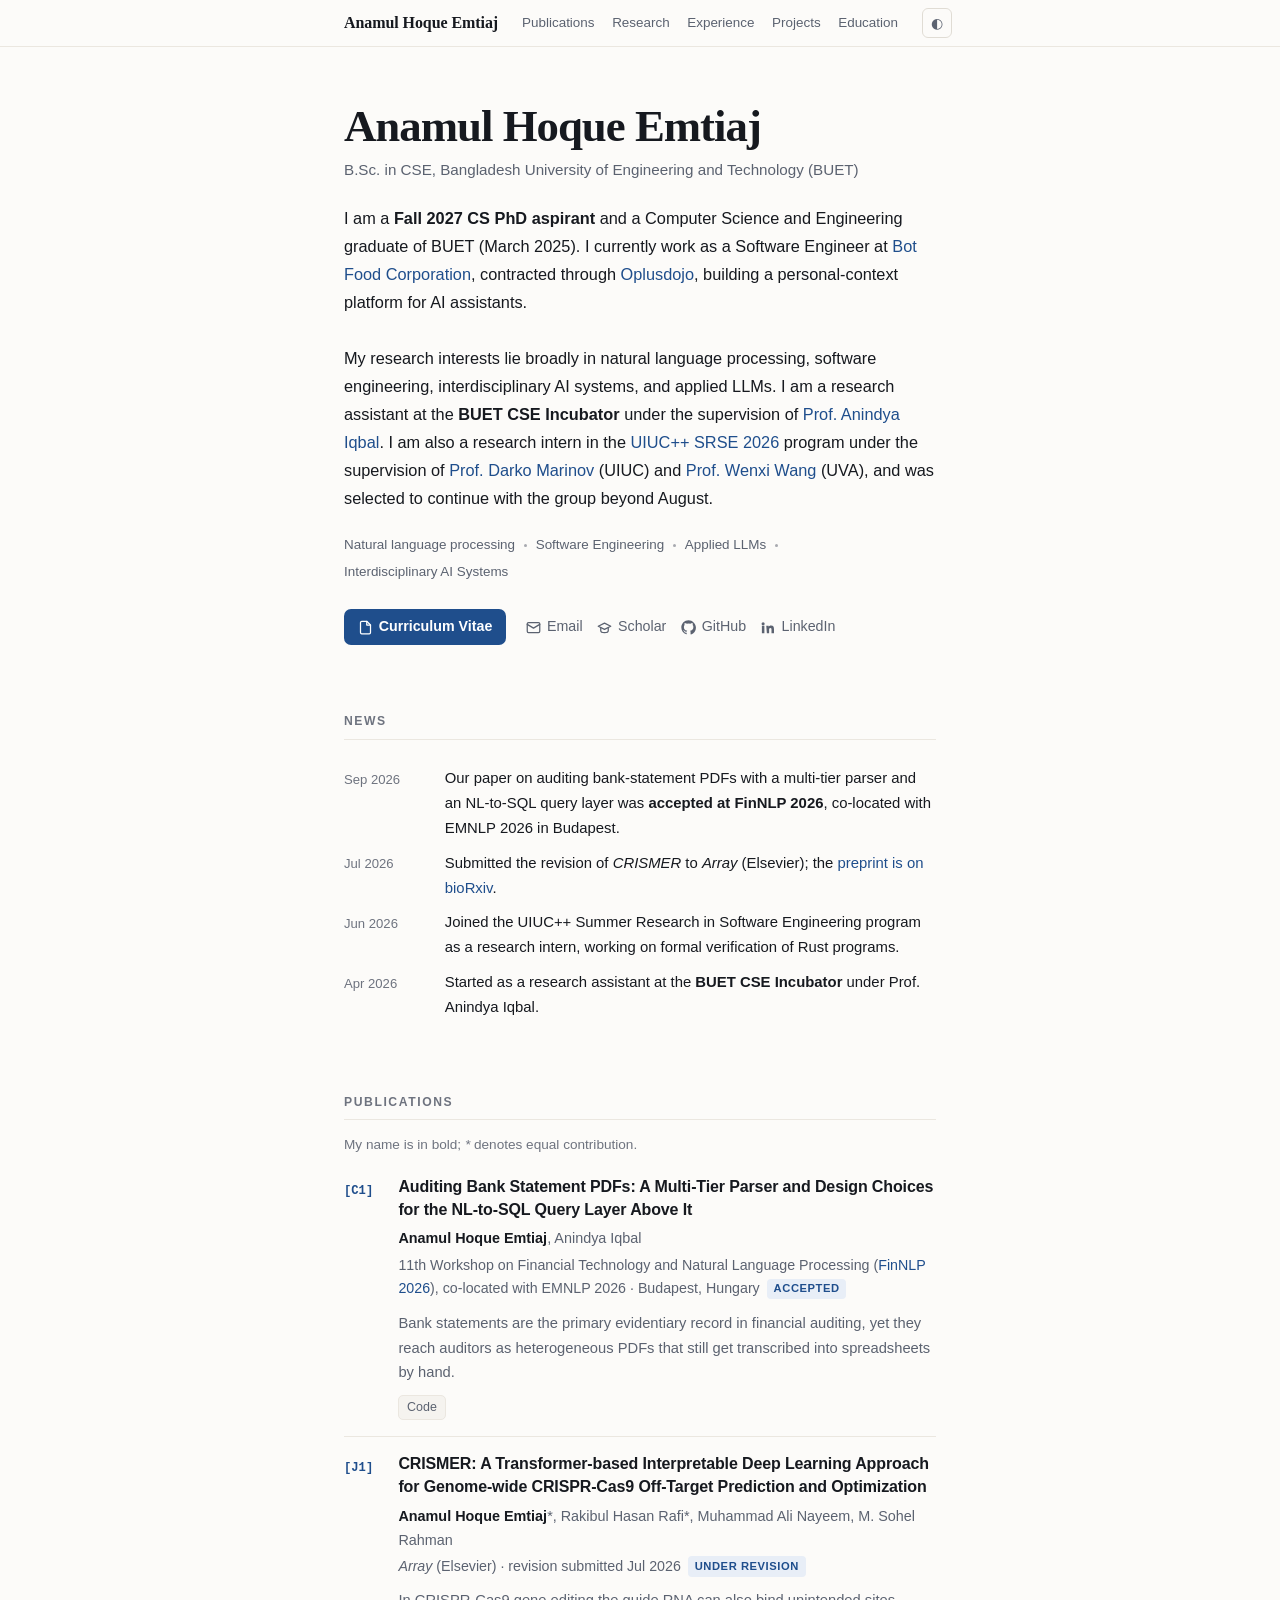
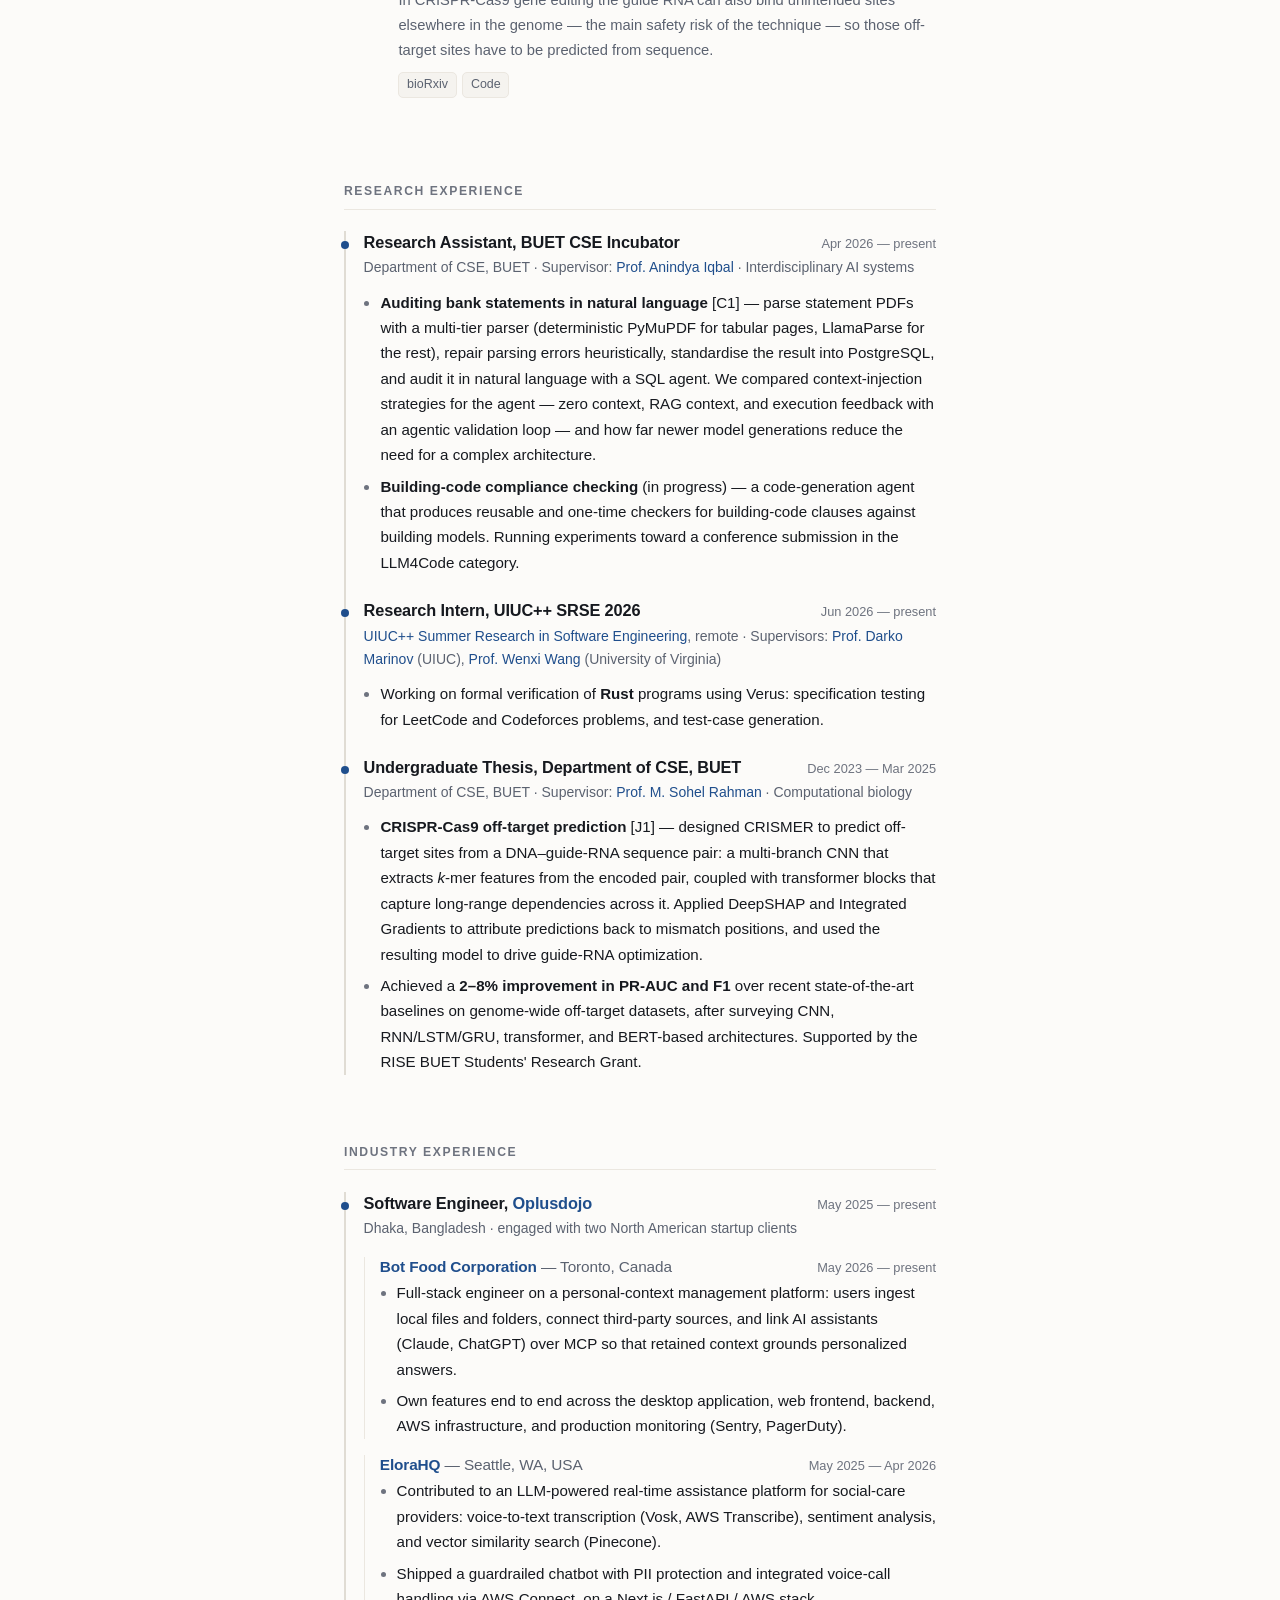
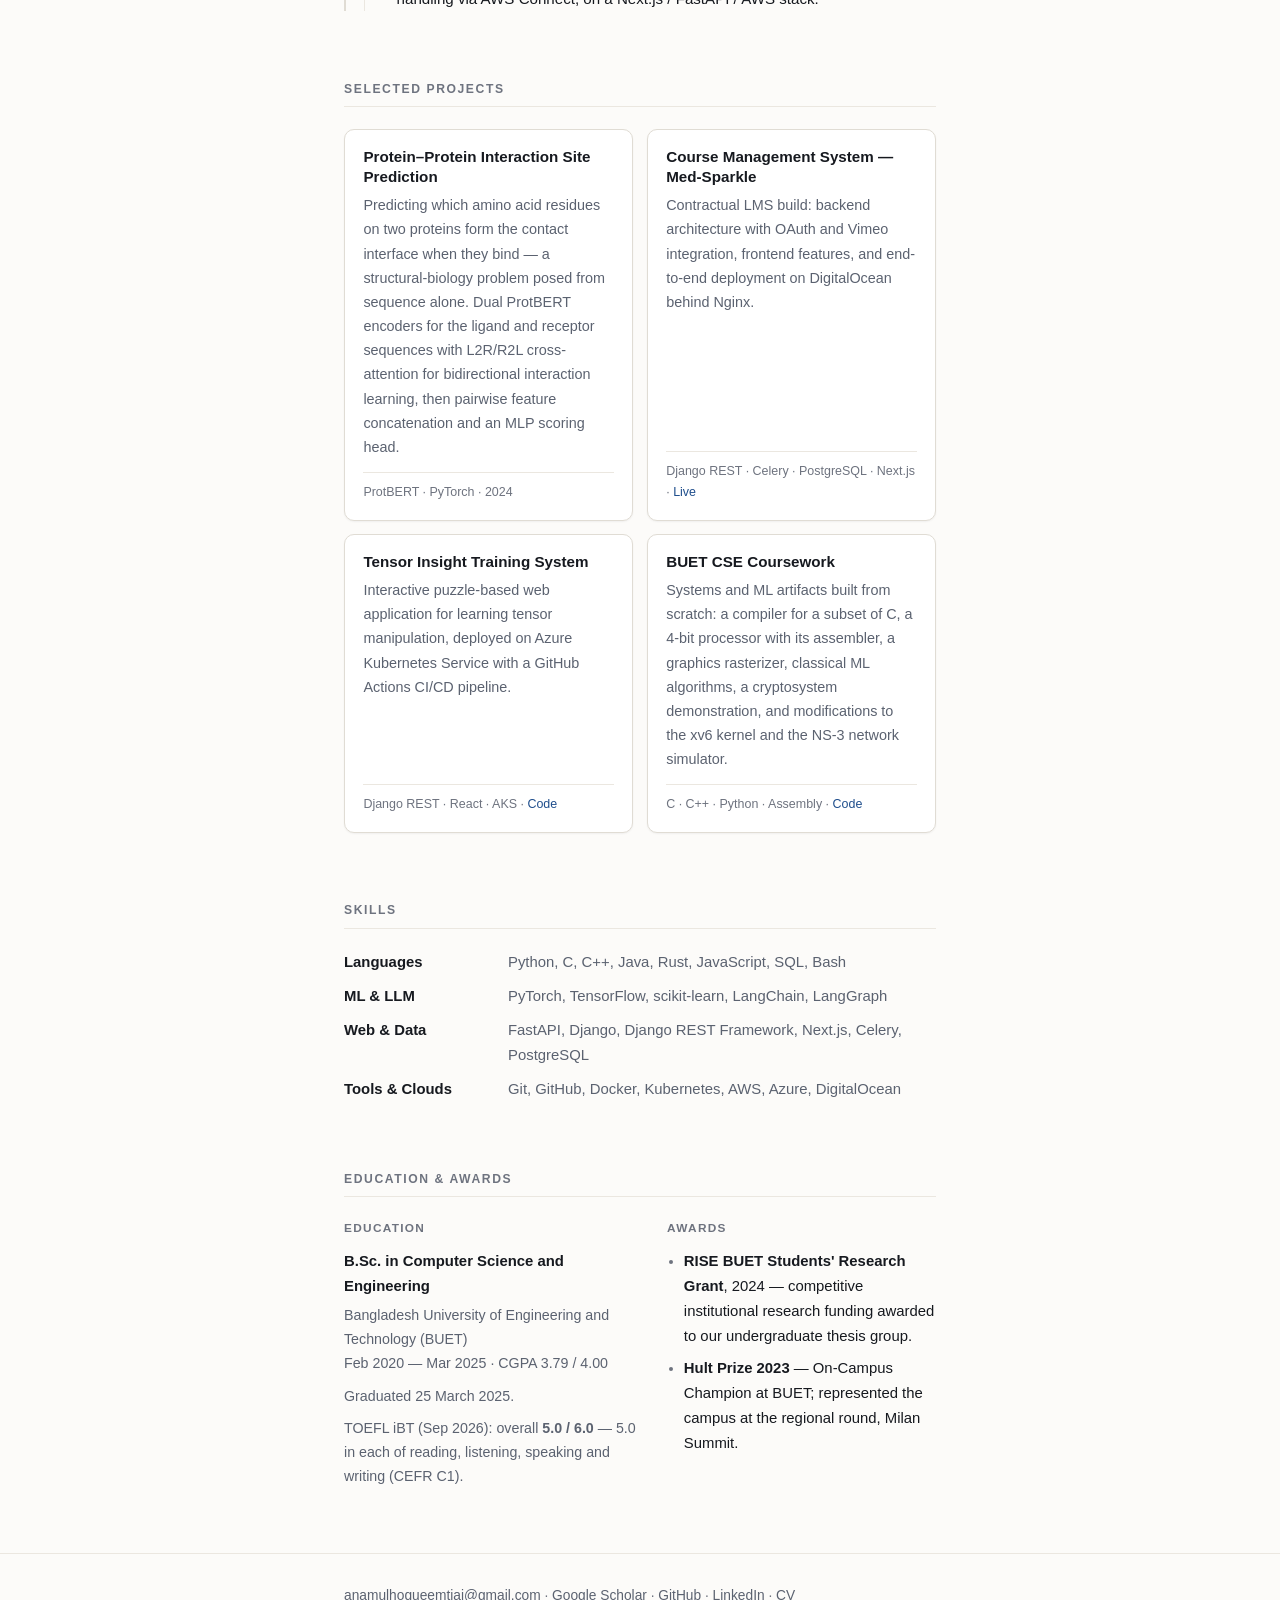
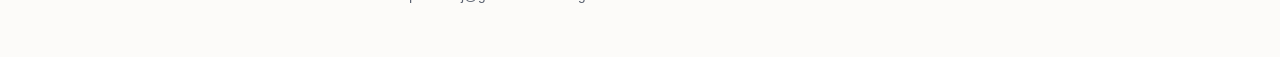
==== commit a356e124: "update information and cv" ====
--- a/index.html
+++ b/index.html
@@ -4,13 +4,13 @@
 <meta charset="utf-8">
 <meta name="viewport" content="width=device-width, initial-scale=1">
 <title>Anamul Hoque Emtiaj</title>
-<meta name="description" content="Anamul Hoque Emtiaj — research on large language models for code: generation, formal specification, and verification. B.Sc. in CSE, BUET. Applying for CS PhD, Fall 2027.">
+<meta name="description" content="Anamul Hoque Emtiaj — natural language processing, software engineering, interdisciplinary AI systems and applied LLMs. B.Sc. in CSE from BUET; research assistant at the BUET CSE Incubator. Applying for CS PhD, Fall 2027.">
 <meta name="author" content="Anamul Hoque Emtiaj">
 <link rel="canonical" href="https://ahemtiaz.github.io/">
 
 <meta property="og:type" content="website">
 <meta property="og:title" content="Anamul Hoque Emtiaj">
-<meta property="og:description" content="Research on large language models for code: generation, formal specification, and verification.">
+<meta property="og:description" content="Natural language processing, software engineering, interdisciplinary AI systems and applied LLMs.">
 <meta property="og:url" content="https://ahemtiaz.github.io/">
 <meta name="twitter:card" content="summary">
 
@@ -50,28 +50,31 @@
   <!-- ================= HERO ================= -->
   <header class="hero">
     <h1>Anamul Hoque Emtiaj</h1>
-    <p class="role">B.Sc. in Computer Science &amp; Engineering, BUET &middot; Dhaka, Bangladesh</p>
+    <p class="role">B.Sc. in CSE, Bangladesh University of Engineering and Technology (BUET)</p>
 
     <p class="lede">
-      I work on <strong>large language models for code</strong> — generation, formal specification,
-      and machine-checkable verification — and on applied LLM systems that have to survive contact
-      with messy real-world data.
+      I am a <strong>Fall 2027 CS PhD aspirant</strong> and a Computer Science and Engineering
+      graduate of BUET (March 2025). I currently work as a Software Engineer at
+      <a href="https://www.linkedin.com/company/bot-food/home/">Bot Food Corporation</a>, contracted
+      through <a href="https://www.linkedin.com/company/oplusdojo/">Oplusdojo</a>, building a
+      personal-context platform for AI assistants.
       <br><br>
-      Most of my research is at the <strong>BUET CSE Incubator</strong> with
-      <a href="https://cse.buet.ac.bd/faculty/faculty_detail/anindyaiqbal">Prof. Anindya Iqbal</a>,
-      taking interdisciplinary AI problems from formulation to a working system and a paper. I am
-      also a research intern in the <a href="https://uiuc-srse.github.io/">UIUC++ SRSE</a> program
-      with <a href="https://mir.cs.illinois.edu/marinov/">Prof. Darko Marinov</a> (UIUC) and
-      <a href="https://wenxiwang.github.io/">Prof. Wenxi Wang</a> (UVA).
-      <strong>I am applying for CS PhD programs for Fall 2027.</strong>
+      My research interests lie broadly in natural language processing, software engineering,
+      interdisciplinary AI systems, and applied LLMs. I am a research assistant at the
+      <strong>BUET CSE Incubator</strong> under the supervision of
+      <a href="https://cse.buet.ac.bd/faculty/faculty_detail/anindyaiqbal">Prof. Anindya Iqbal</a>.
+      I am also a research intern in the
+      <a href="https://uiuc-srse.github.io/">UIUC++ SRSE 2026</a> program under the supervision of
+      <a href="https://mir.cs.illinois.edu/marinov/">Prof. Darko Marinov</a> (UIUC) and
+      <a href="https://wenxiwang.github.io/">Prof. Wenxi Wang</a> (UVA), and was selected to
+      continue with the group beyond August.
     </p>
 
     <ul class="tags">
-      <li>LLMs for code</li>
-      <li>Program verification</li>
-      <li>Software testing &amp; analysis</li>
       <li>Natural language processing</li>
-      <li>NL interfaces to structured data</li>
+      <li>Software Engineering</li>
+      <li>Applied LLMs</li>
+      <li>Interdisciplinary AI Systems</li>
     </ul>
 
     <div class="links">
@@ -109,11 +112,6 @@
         Budapest.</span>
       </li>
       <li>
-        <time datetime="2026-08">Aug 2026</time>
-        <span>Invited to continue with the UIUC++ SRSE group beyond the summer term, working on
-        verifiable code generation in Rust with Verus.</span>
-      </li>
-      <li>
         <time datetime="2026-07">Jul 2026</time>
         <span>Submitted the revision of <em>CRISMER</em> to <em>Array</em> (Elsevier); the
         <a href="https://doi.org/10.1101/2025.05.03.652008">preprint is on bioRxiv</a>.</span>
@@ -121,7 +119,12 @@
       <li>
         <time datetime="2026-06">Jun 2026</time>
         <span>Joined the UIUC++ Summer Research in Software Engineering program as a research
-        intern.</span>
+        intern, working on formal verification of Rust programs.</span>
+      </li>
+      <li>
+        <time datetime="2026-04">Apr 2026</time>
+        <span>Started as a research assistant at the <strong>BUET CSE Incubator</strong> under
+        Prof. Anindya Iqbal.</span>
       </li>
     </ul>
   </section>
@@ -143,6 +146,9 @@
           EMNLP 2026 &middot; Budapest, Hungary
           <span class="badge">Accepted</span>
         </p>
+        <p class="summary">Bank statements are the primary evidentiary record in financial
+          auditing, yet they reach auditors as heterogeneous PDFs that still get transcribed into
+          spreadsheets by hand.</p>
         <div class="pub-links">
           <a href="https://github.com/ahemtiaz/auditing-bank-statement-pdfs">Code</a>
         </div>
@@ -160,6 +166,9 @@
           <em>Array</em> (Elsevier) &middot; revision submitted Jul 2026
           <span class="badge">Under revision</span>
         </p>
+        <p class="summary">In CRISPR-Cas9 gene editing the guide RNA can also bind unintended
+          sites elsewhere in the genome — the main safety risk of the technique — so those
+          off-target sites have to be predicted from sequence.</p>
         <div class="pub-links">
           <a href="https://doi.org/10.1101/2025.05.03.652008">bioRxiv</a>
           <a href="https://github.com/Anamul-Hoque-Emtiaj/CRISMER">Code</a>
@@ -180,56 +189,38 @@
       <p class="meta">
         Department of CSE, BUET &middot; Supervisor:
         <a href="https://cse.buet.ac.bd/faculty/faculty_detail/anindyaiqbal">Prof. Anindya Iqbal</a>
+        &middot; Interdisciplinary AI systems
       </p>
       <ul>
-        <li><strong>Natural-language auditing of financial documents</strong> [C1]. Bank statements
-          are the primary evidentiary record in financial auditing, but they reach auditors as
-          heterogeneous PDFs — some digitally typeset, some scanned — that today get transcribed into
-          spreadsheets by hand. I built a multi-tier parser that routes pages between a deterministic
-          grid extractor (PyMuPDF) and an OCR/layout engine (LlamaParse), then repairs extraction
-          errors by reconciling the running-balance identity — catching sign inversions, decimal
-          shifts, and debit/credit column swaps <em>before</em> schema standardization. Evaluated on
-          23 statements from 20 commercial banks: 75 pages, 1,672 transactions.</li>
-        <li>Benchmarked five <strong>context-injection strategies</strong> for the NL-to-SQL audit
-          layer — zero-context, retrieval-augmented, and execution feedback with an agentic
-          validation loop — across model generations on 150 hand-authored audit queries, quantifying
-          how much of the usual architectural scaffolding newer models render unnecessary.</li>
-        <li><strong>LLM-based building-code compliance checking</strong> (in progress). An agent that
-          compiles Bangladesh National Building Code clauses into executable Python checkers over IFC
-          building models. The hard part is that there are no labels: asking an LLM whether its own
-          checker is correct is circular and self-preferring. The agent instead
-          <strong>manufactures ground truth</strong> — it perturbs IFC models into fixtures with known
-          verdicts, and accepts a checker only when it kills every injected violation, stays silent on
-          compliant variants, and correctly reports <code>unknown</code> or
-          <code>not_applicable</code> on degraded ones.</li>
-        <li>Across both threads I own the work end to end: problem formulation, dataset construction,
-          evaluation design, implementation, and writing.</li>
+        <li><strong>Auditing bank statements in natural language</strong> [C1] &mdash; parse
+          statement PDFs with a multi-tier parser (deterministic PyMuPDF for tabular pages,
+          LlamaParse for the rest), repair parsing errors heuristically, standardise the result into
+          PostgreSQL, and audit it in natural language with a SQL agent. We compared context-injection
+          strategies for the agent — zero context, RAG context, and execution feedback with an
+          agentic validation loop — and how far newer model generations reduce the need for a complex
+          architecture.</li>
+        <li><strong>Building-code compliance checking</strong> (in progress) &mdash; a code-generation
+          agent that produces reusable and one-time checkers for building-code clauses against
+          building models. Running experiments toward a conference submission in the LLM4Code
+          category.</li>
       </ul>
     </article>
 
     <article class="entry">
       <div class="entry-head">
-        <h3>Research Intern, UIUC++ SRSE</h3>
+        <h3>Research Intern, UIUC++ SRSE 2026</h3>
         <span class="when">Jun 2026 — present</span>
       </div>
       <p class="meta">
         <a href="https://uiuc-srse.github.io/">UIUC++ Summer Research in Software Engineering</a>,
-        remote; invited to continue beyond the summer term &middot; Mentors:
+        remote &middot; Supervisors:
         <a href="https://mir.cs.illinois.edu/marinov/">Prof. Darko Marinov</a> (UIUC),
         <a href="https://wenxiwang.github.io/">Prof. Wenxi Wang</a> (University of Virginia)
       </p>
       <ul>
-        <li>Extending <a href="https://hiprel-group.github.io/VeriContest/">VeriContest</a>, a
-          benchmark of 946 LeetCode and Codeforces problems that pairs each natural-language problem
-          statement with expert-validated formal specifications, judge-accepted Rust code, and
-          Verus-checked proofs.</li>
-        <li>Built a <strong>specification-testing</strong> pipeline that runs candidate formal
-          specifications against positive and mutated-negative test suites. This surfaces the failure
-          mode verification alone cannot catch: a specification that is under- or over-constrained
-          relative to the problem it claims to describe, yet still verifies against its own
-          implementation.</li>
-        <li>Developing automated <strong>test-case generation</strong> for competitive-programming
-          problems to strengthen the benchmark's negative-example coverage.</li>
+        <li>Working on formal verification of <strong>Rust</strong> programs using Verus:
+          specification testing for LeetCode and Codeforces problems, and test-case
+          generation.</li>
       </ul>
     </article>
 
@@ -239,20 +230,21 @@
         <span class="when">Dec 2023 — Mar 2025</span>
       </div>
       <p class="meta">
-        Interpretable deep learning for CRISPR-Cas9 &middot; Supervisor:
+        Department of CSE, BUET &middot; Supervisor:
         <a href="https://cse.buet.ac.bd/faculty/faculty_detail/msrahman">Prof. M. Sohel Rahman</a>
-        &middot; Submitted as [J1]
+        &middot; Computational biology
       </p>
       <ul>
-        <li>Designed <strong>CRISMER</strong>: a multi-branch CNN that extracts <em>k</em>-mer
-          features from encoded DNA–sgRNA pairs, coupled with transformer blocks that capture
-          long-range dependencies across the pair.</li>
+        <li><strong>CRISPR-Cas9 off-target prediction</strong> [J1] &mdash; designed CRISMER to
+          predict off-target sites from a DNA–guide-RNA sequence pair: a multi-branch CNN that
+          extracts <em>k</em>-mer features from the encoded pair, coupled with transformer blocks
+          that capture long-range dependencies across it. Applied DeepSHAP and Integrated Gradients
+          to attribute predictions back to mismatch positions, and used the resulting model to drive
+          guide-RNA optimization.</li>
         <li>Achieved a <strong>2–8% improvement in PR-AUC and F1</strong> over recent
           state-of-the-art baselines on genome-wide off-target datasets, after surveying CNN,
-          RNN/LSTM/GRU, transformer, and BERT-based architectures.</li>
-        <li>Applied DeepSHAP and Integrated Gradients to attribute predictions back to mismatch
-          positions, and used the resulting model to drive guide-RNA optimization. Supported by the
-          RISE BUET Students' Research Grant.</li>
+          RNN/LSTM/GRU, transformer, and BERT-based architectures. Supported by the RISE BUET
+          Students' Research Grant.</li>
       </ul>
     </article>
   </section>
@@ -263,7 +255,7 @@
 
     <article class="entry">
       <div class="entry-head">
-        <h3>Software Engineer, Oplusdojo</h3>
+        <h3>Software Engineer, <a href="https://www.linkedin.com/company/oplusdojo/">Oplusdojo</a></h3>
         <span class="when">May 2025 — present</span>
       </div>
       <p class="meta">Dhaka, Bangladesh &middot; engaged with two North American startup clients</p>
@@ -290,7 +282,7 @@
           <span class="when">May 2025 — Apr 2026</span>
         </div>
         <ul>
-          <li>Built an LLM-powered real-time assistance platform for social-care providers:
+          <li>Contributed to an LLM-powered real-time assistance platform for social-care providers:
             voice-to-text transcription (Vosk, AWS Transcribe), sentiment analysis, and vector
             similarity search (Pinecone).</li>
           <li>Shipped a guardrailed chatbot with PII protection and integrated voice-call handling via
@@ -307,9 +299,10 @@
 
       <article class="card">
         <h3>Protein–Protein Interaction Site Prediction</h3>
-        <p>Dual ProtBERT encoders for ligand and receptor sequences with L2R/R2L cross-attention for
-          bidirectional interaction learning, then pairwise feature concatenation and an MLP scoring
-          head.</p>
+        <p>Predicting which amino acid residues on two proteins form the contact interface when
+          they bind — a structural-biology problem posed from sequence alone. Dual ProtBERT encoders
+          for the ligand and receptor sequences with L2R/R2L cross-attention for bidirectional
+          interaction learning, then pairwise feature concatenation and an MLP scoring head.</p>
         <p class="stack">ProtBERT · PyTorch · 2024</p>
       </article>
 
@@ -341,6 +334,29 @@
     </div>
   </section>
 
+  <!-- ================= SKILLS ================= -->
+  <section id="skills" aria-labelledby="skills-h">
+    <h2 id="skills-h">Skills</h2>
+    <dl class="skills">
+      <div>
+        <dt>Languages</dt>
+        <dd>Python, C, C++, Java, Rust, JavaScript, SQL, Bash</dd>
+      </div>
+      <div>
+        <dt>ML &amp; LLM</dt>
+        <dd>PyTorch, TensorFlow, scikit-learn, LangChain, LangGraph</dd>
+      </div>
+      <div>
+        <dt>Web &amp; Data</dt>
+        <dd>FastAPI, Django, Django REST Framework, Next.js, Celery, PostgreSQL</dd>
+      </div>
+      <div>
+        <dt>Tools &amp; Clouds</dt>
+        <dd>Git, GitHub, Docker, Kubernetes, AWS, Azure, DigitalOcean</dd>
+      </div>
+    </dl>
+  </section>
+
   <!-- ================= EDUCATION & AWARDS ================= -->
   <section id="education" aria-labelledby="edu-h">
     <h2 id="edu-h">Education &amp; Awards</h2>
@@ -350,10 +366,7 @@
         <p><strong>B.Sc. in Computer Science and Engineering</strong></p>
         <p class="dim">Bangladesh University of Engineering and Technology (BUET)<br>
           Feb 2020 — Mar 2025 &middot; CGPA 3.79 / 4.00</p>
-        <p class="dim" style="margin-top:.55rem">
-          Graduated 25 March 2025. Undergraduate thesis on genome-wide CRISPR-Cas9 off-target
-          prediction, supervised by Prof. M. Sohel Rahman.
-        </p>
+        <p class="dim" style="margin-top:.55rem">Graduated 25 March 2025.</p>
         <p class="dim" style="margin-top:.55rem">
           TOEFL iBT (Sep 2026): overall <strong>5.0 / 6.0</strong> — 5.0 in each of reading,
           listening, speaking and writing (CEFR&nbsp;C1).
@@ -383,7 +396,6 @@
       <a href="https://www.linkedin.com/in/anamul-hoque-emtiaj-1b944a1a2/">LinkedIn</a> &middot;
       <a href="cv.pdf">CV</a>
     </p>
-    <p>Dhaka, Bangladesh. Built with hand-written HTML and CSS.</p>
   </div>
 </footer>
 
--- a/style.css
+++ b/style.css
@@ -234,6 +234,17 @@
   margin: 0 0 1.35rem;
 }
 
+/* the "applying for Fall 2027" line: closes the intro, set apart from it */
+.hero p.seeking {
+  font-size: .95rem;
+  margin: -.35rem 0 1.5rem;
+  padding: .5rem .85rem;
+  border-left: 3px solid var(--accent);
+  background: var(--accent-soft);
+  border-radius: 0 6px 6px 0;
+  color: var(--text);
+}
+
 /* interest keywords — quiet, scannable, not badge-y */
 .tags {
   list-style: none;
@@ -444,6 +455,27 @@
   .pub-tag { padding-top: 0; }
 }
 
+/* one-sentence problem statement under a publication */
+.pub .summary {
+  font-size: .92rem;
+  color: var(--text-muted);
+  margin: 0 0 .6rem;
+}
+
+/* ---- skills: label / values rows ---- */
+.skills { margin: 0; display: grid; gap: .55rem; }
+.skills > div {
+  display: grid;
+  grid-template-columns: 9.5rem 1fr;
+  gap: .75rem;
+  font-size: .93rem;
+}
+.skills dt { font-weight: 650; color: var(--text); }
+.skills dd { margin: 0; color: var(--text-muted); }
+@media (max-width: 32rem) {
+  .skills > div { grid-template-columns: 1fr; gap: .05rem; }
+}
+
 /* ---- projects ---- */
 .projects { display: grid; gap: .85rem; }
 @media (min-width: 42rem) {
